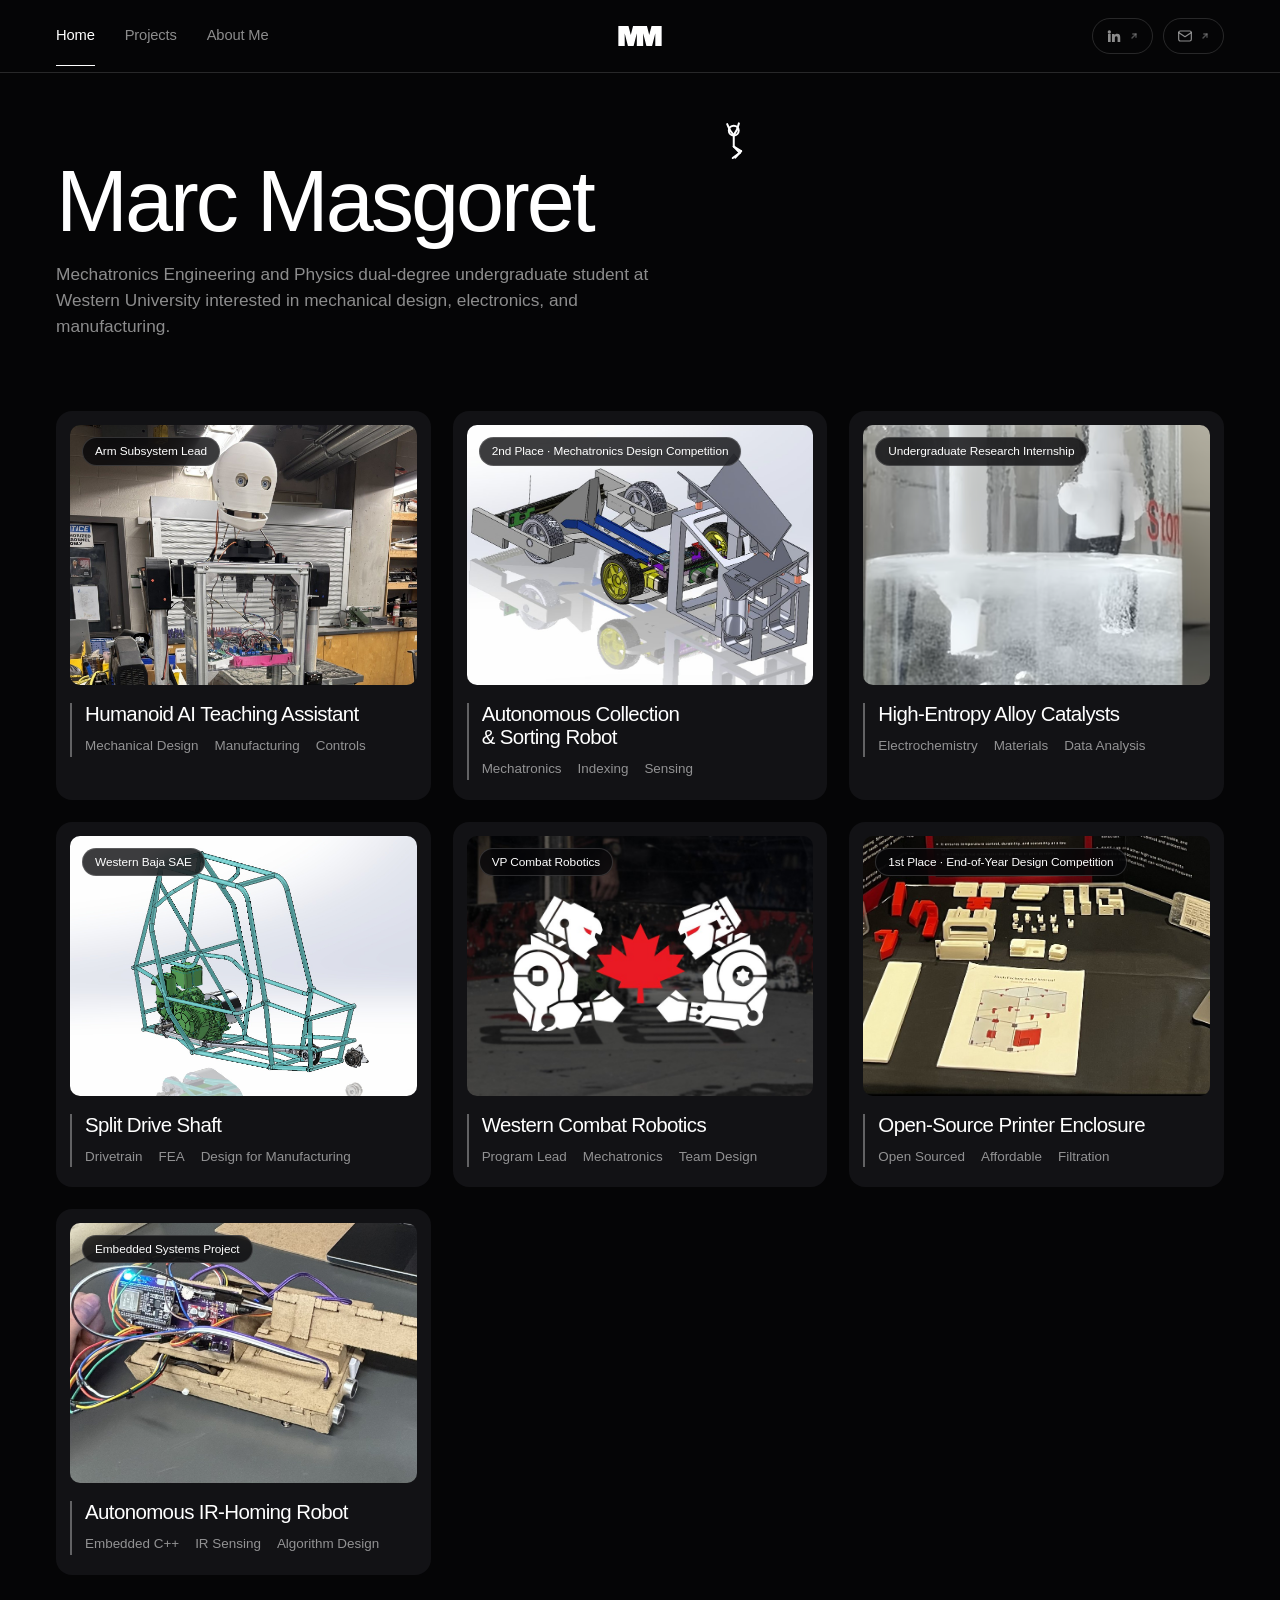
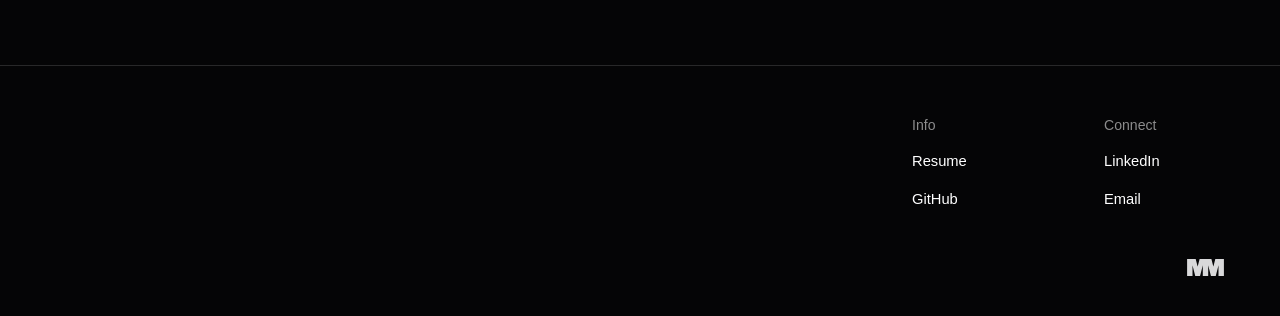
==== index.html @ 95807f02 "Nav underline draws on every page; galleries glide on the wheel - The rule under the current page in" ====
<!DOCTYPE html>
<html lang="en">
<head>
  <meta charset="UTF-8" />
  <meta name="viewport" content="width=device-width, initial-scale=1.0" />
  <title>Marc Masgoret — Portfolio</title>
  <meta name="description" content="Mechatronics engineering student at Western University. Robotics, manufacturing, and research projects." />
  <link rel="preconnect" href="https://api.fontshare.com" />
  <link rel="preconnect" href="https://cdn.fontshare.com" crossorigin />
  <link href="https://api.fontshare.com/v2/css?f[]=switzer@400,500,600,700,800&display=swap" rel="stylesheet" />
  <link rel="stylesheet" href="assets/css/style.css?v=39" />
</head>
<body>

  <header class="site-header">
    <div class="wrap-wide header-inner">
      <nav class="nav-main">
        <a href="index.html">Home</a>
        <a href="projects/index.html">Projects</a>
        <a href="about/index.html">About Me</a>
      </nav>

      <a class="site-monogram" href="index.html" aria-label="Marc Masgoret — home"><svg class="monogram-mark" viewBox="0 0 368 170" aria-hidden="true" focusable="false"><path d="M0,0 L54,0 L54,170 L0,170 Z M157,0 L211,0 L211,170 L157,170 Z M314,0 L368,0 L368,170 L314,170 Z M38,0 L86,0 L129.5,170 L81.5,170 Z M125,0 L173,0 L129.5,170 L81.5,170 Z M195,0 L243,0 L286.5,170 L238.5,170 Z M282,0 L330,0 L286.5,170 L238.5,170 Z" /></svg></a>

      <div class="header-social">
        <a class="icon-btn" href="https://www.linkedin.com/in/marc-masgoret-a94589330" target="_blank" rel="noopener" aria-label="LinkedIn" title="LinkedIn">
          <svg viewBox="0 0 24 24" fill="currentColor" aria-hidden="true"><path d="M4.98 3.5a2.5 2.5 0 1 1 0 5 2.5 2.5 0 0 1 0-5zM3 9h4v12H3zM9 9h3.8v1.71h.05c.53-.95 1.83-1.96 3.76-1.96 4.02 0 4.76 2.5 4.76 5.75V21h-4v-5.6c0-1.34-.03-3.06-1.9-3.06-1.9 0-2.19 1.45-2.19 2.96V21H9z"/></svg>
          <svg class="icon-arrow" viewBox="0 0 12 12" fill="none" stroke="currentColor" stroke-width="1.6" stroke-linecap="round" stroke-linejoin="round" aria-hidden="true"><path d="M3.6 8.4 8.4 3.6"/><path d="M4.5 3.6h3.9v3.9"/></svg>
        </a>
        <a class="icon-btn" href="mailto:mmasgore@uwo.ca" aria-label="Email Marc" title="Email me">
          <svg viewBox="0 0 24 24" fill="none" stroke="currentColor" stroke-width="1.8" stroke-linecap="round" stroke-linejoin="round" aria-hidden="true"><rect x="2.5" y="4.5" width="19" height="15" rx="2.5"/><path d="m3 7 9 6 9-6"/></svg>
          <svg class="icon-arrow" viewBox="0 0 12 12" fill="none" stroke="currentColor" stroke-width="1.6" stroke-linecap="round" stroke-linejoin="round" aria-hidden="true"><path d="M3.6 8.4 8.4 3.6"/><path d="M4.5 3.6h3.9v3.9"/></svg>
        </a>
      </div>
    </div>
  </header>

  <main>
    <section class="home-hero">
      <div class="wrap-wide">
        <h1 class="home-title">Marc Masgoret</h1>
        <p class="home-sub">
          Mechatronics Engineering and Physics dual-degree undergraduate student at Western
          University interested in mechanical design, electronics, and
          manufacturing.
        </p>
      </div>
    </section>

    <section class="work-section" id="projects">
      <div class="wrap-wide">
        <div class="work-grid">

          <a class="work-card" href="projects/index.html#humanoid-ta-robot">
            <div class="work-card-media">
              <img src="assets/img/projects/baker-bot/hero-card.jpg" alt="" loading="lazy" />
              <span class="work-badge">Arm Subsystem Lead</span>
            </div>
            <svg class="work-card-outline" aria-hidden="true" focusable="false" preserveAspectRatio="none"><path d="" /></svg>
            <div class="work-card-body">
              <h3>Humanoid AI Teaching Assistant</h3>
              <ul class="work-tags"><li>Mechanical Design</li><li>Manufacturing</li><li>Controls</li></ul>
            </div>
          </a>

          <a class="work-card" href="projects/index.html#mechatronics-sorting-system">
            <div class="work-card-media">
              <img src="assets/img/projects/mechatronics-sorting-system.jpg" alt="" loading="lazy" />
              <span class="work-badge">2nd Place &middot; Mechatronics Design Competition</span>
            </div>
            <svg class="work-card-outline" aria-hidden="true" focusable="false" preserveAspectRatio="none"><path d="" /></svg>
            <div class="work-card-body">
              <h3>Autonomous Collection &amp; Sorting Robot</h3>
              <ul class="work-tags"><li>Mechatronics</li><li>Indexing</li><li>Sensing</li></ul>
            </div>
          </a>

          <a class="work-card" href="projects/index.html#seawater-splitting-catalysts">
            <div class="work-card-media">
              <video autoplay loop muted playsinline poster="assets/img/projects/seawater-hea/hydrogen-production-poster.jpg?v=2">
                <source src="assets/img/projects/seawater-hea/hydrogen-production.webm?v=2" type="video/webm" />
                <source src="assets/img/projects/seawater-hea/hydrogen-production.mp4?v=2" type="video/mp4" />
              </video>
              <span class="work-badge">Undergraduate Research Internship</span>
            </div>
            <svg class="work-card-outline" aria-hidden="true" focusable="false" preserveAspectRatio="none"><path d="" /></svg>
            <div class="work-card-body">
              <h3>High-Entropy Alloy Catalysts</h3>
              <ul class="work-tags"><li>Electrochemistry</li><li>Materials</li><li>Data Analysis</li></ul>
            </div>
          </a>

          <a class="work-card" href="projects/index.html#baja-split-drive-shaft">
            <div class="work-card-media">
              <img src="assets/img/projects/baja/full-cad-wide.jpg" alt="" loading="lazy" />
              <span class="work-badge">Western Baja SAE</span>
            </div>
            <svg class="work-card-outline" aria-hidden="true" focusable="false" preserveAspectRatio="none"><path d="" /></svg>
            <div class="work-card-body">
              <h3>Split Drive Shaft</h3>
              <ul class="work-tags"><li>Drivetrain</li><li>FEA</li><li>Design for Manufacturing</li></ul>
            </div>
          </a>

          <a class="work-card" href="projects/index.html#combat-robotics">
            <div class="work-card-media">
              <img src="assets/img/projects/combat-robotics/botbrawl-card.jpg" alt="" loading="lazy" />
              <span class="work-badge">VP Combat Robotics</span>
            </div>
            <svg class="work-card-outline" aria-hidden="true" focusable="false" preserveAspectRatio="none"><path d="" /></svg>
            <div class="work-card-body">
              <h3>Western Combat Robotics</h3>
              <ul class="work-tags"><li>Program Lead</li><li>Mechatronics</li><li>Team Design</li></ul>
            </div>
          </a>

          <a class="work-card" href="projects/index.html#3d-printer-enclosure">
            <div class="work-card-media">
              <img src="assets/img/projects/3d-printer-enclosure.jpg" alt="" loading="lazy" />
              <span class="work-badge">1st Place &middot; End-of-Year Design Competition</span>
            </div>
            <svg class="work-card-outline" aria-hidden="true" focusable="false" preserveAspectRatio="none"><path d="" /></svg>
            <div class="work-card-body">
              <h3>Open-Source Printer Enclosure</h3>
              <ul class="work-tags"><li>Open Sourced</li><li>Affordable</li><li>Filtration</li></ul>
            </div>
          </a>

          <a class="work-card" href="projects/index.html#ir-homing-robot">
            <div class="work-card-media">
              <img src="assets/img/projects/ir-robot/card.jpg" alt="" loading="lazy" />
              <span class="work-badge">Embedded Systems Project</span>
            </div>
            <svg class="work-card-outline" aria-hidden="true" focusable="false" preserveAspectRatio="none"><path d="" /></svg>
            <div class="work-card-body">
              <h3>Autonomous IR-Homing Robot</h3>
              <ul class="work-tags"><li>Embedded C++</li><li>IR Sensing</li><li>Algorithm Design</li></ul>
            </div>
          </a>

        </div>
      </div>
    </section>
  </main>

  <footer class="site-footer">
    <div class="wrap-wide footer-inner">
      <div class="footer-cols">
        <div class="footer-col">
          <p class="footer-head">Info</p>
          <a href="assets/files/Marc_Masgoret_Resume.pdf" target="_blank" rel="noopener">Resume</a>
          <a href="https://github.com/marcsmasgoret" target="_blank" rel="noopener">GitHub</a>
        </div>
        <div class="footer-col">
          <p class="footer-head">Connect</p>
          <a href="https://www.linkedin.com/in/marc-masgoret-a94589330" target="_blank" rel="noopener">LinkedIn</a>
          <a href="mailto:mmasgore@uwo.ca">Email</a>
        </div>
      </div>
      <a class="footer-mark" href="index.html" aria-label="Marc Masgoret — home"><svg class="monogram-mark" viewBox="0 0 368 170" aria-hidden="true" focusable="false"><path d="M0,0 L54,0 L54,170 L0,170 Z M157,0 L211,0 L211,170 L157,170 Z M314,0 L368,0 L368,170 L314,170 Z M38,0 L86,0 L129.5,170 L81.5,170 Z M125,0 L173,0 L129.5,170 L81.5,170 Z M195,0 L243,0 L286.5,170 L238.5,170 Z M282,0 L330,0 L286.5,170 L238.5,170 Z" /></svg></a>
    </div>
  </footer>

  <!-- Home only: the stick figure that chases the pointer. -->
  <canvas id="cursor-buddy" aria-hidden="true"></canvas>

  <script src="assets/js/main.js?v=21"></script>
  <script src="assets/js/buddy.js?v=16"></script>
</body>
</html>
---- assets/css/style.css ----
/* ==========================================================================
   Design tokens — dark neo-grotesque system
   ========================================================================== */
:root {
  --bg: #050506;
  --surface: #0c0c0e;
  --surface-2: #121215;
  --border: rgba(255, 255, 255, 0.14);
  --border-strong: rgba(255, 255, 255, 0.34);
  --text: #ffffff;
  --text-muted: rgba(255, 255, 255, 0.54);
  --accent: #ffffff;
  --accent-soft: rgba(255, 255, 255, 0.08);
  --accent-text: #050506;
  --code-bg: #121215;

  /* One family throughout. Switzer is the closest freely licensed stand-in
     for the PP Neue Montreal used in the reference design. */
  --font-stack: "Switzer", "Helvetica Neue", Helvetica, Arial, sans-serif;
  --font-display: var(--font-stack);
  --font-sans: var(--font-stack);
  --font-mono: var(--font-stack);
  --font-signature: var(--font-stack);

  --max-width: 940px;
  --max-width-wide: 1560px;
  --header-h: 72px;
  --radius: 14px;
  --radius-sm: 8px;

  /* Faster through the middle, eased at both ends — used by the card outline. */
  --ease-draw: cubic-bezier(0.65, 0, 0.35, 1);
}

/* ==========================================================================
   Reset & base
   ========================================================================== */
* { box-sizing: border-box; }

html { scroll-behavior: smooth; }

body {
  margin: 0;
  background-color: var(--bg);
  color: var(--text);
  font-family: var(--font-sans);
  font-size: 16px;
  line-height: 1.6;
  -webkit-font-smoothing: antialiased;
}

img { max-width: 100%; display: block; }

/* ==========================================================================
   Auto-hiding "overlay" scrollbar — fades in while scrolling, fades out at rest
   ========================================================================== */
html {
  scrollbar-width: thin;
  scrollbar-color: transparent transparent;
}

html.is-scrolling {
  scrollbar-color: rgba(255, 255, 255, 0.38) transparent;
}

::-webkit-scrollbar {
  width: 10px;
  height: 10px;
}

::-webkit-scrollbar-track {
  background: transparent;
}

::-webkit-scrollbar-thumb {
  background-color: transparent;
  border-radius: 999px;
  transition: background-color 0.4s ease;
}

html.is-scrolling::-webkit-scrollbar-thumb,
.is-scrolling::-webkit-scrollbar-thumb {
  background-color: rgba(255, 255, 255, 0.38);
}

a { color: inherit; }

h1, h2, h3 {
  font-family: var(--font-display);
  font-weight: 500;
  text-transform: none;
  letter-spacing: -0.025em;
  line-height: 1.05;
  text-wrap: balance;
}

.wrap {
  max-width: var(--max-width);
  margin: 0 auto;
  padding: 0 24px;
}

.eyebrow {
  font-family: var(--font-mono);
  font-size: 0.78rem;
  letter-spacing: 0.08em;
  text-transform: uppercase;
  color: var(--accent);
  display: flex;
  align-items: center;
  gap: 8px;
}

.eyebrow::before {
  content: "";
  width: 14px;
  height: 1px;
  background: var(--accent);
  display: inline-block;
}

/* ==========================================================================
   Header / nav
   ========================================================================== */
.site-header {
  border-bottom: 1px solid var(--border);
  position: sticky;
  top: 0;
  background: var(--bg);
  z-index: 10;
}

.site-header .wrap {
  display: flex;
  align-items: center;
  justify-content: space-between;
  height: 76px;
}

.site-title {
  font-family: var(--font-signature);
  font-weight: 700;
  text-transform: none;
  letter-spacing: 0.01em;
  text-decoration: none;
  font-size: 2rem;
  color: var(--text);
}

.site-nav {
  display: flex;
  gap: 24px;
}

.site-nav a {
  text-decoration: none;
  font-family: var(--font-mono);
  font-size: 0.82rem;
  letter-spacing: 0.02em;
  color: var(--text-muted);
  transition: color 0.15s ease;
}

.site-nav a:hover,
.site-nav a.active {
  color: var(--accent);
}

.nav-item {
  position: relative;
  display: flex;
  align-items: center;
}

.nav-item > a::after {
  content: "\25BE";
  display: inline-block;
  margin-left: 4px;
  font-size: 0.7em;
  transform: translateY(-1px);
}

.dropdown {
  position: absolute;
  top: 100%;
  left: -14px;
  min-width: 240px;
  padding: 16px 8px 8px;
  display: flex;
  flex-direction: column;
  gap: 1px;
  background: var(--surface);
  border: 1px solid var(--border);
  border-radius: var(--radius-sm);
  box-shadow: 0 12px 28px rgba(0, 0, 0, 0.45);
  opacity: 0;
  transform: translateY(-18px);
  pointer-events: none;
  transition: opacity 0.5s ease, transform 0.6s cubic-bezier(0.16, 1, 0.3, 1);
}

.nav-item:hover .dropdown,
.nav-item:focus-within .dropdown {
  opacity: 1;
  transform: translateY(0);
  pointer-events: auto;
}

.dropdown a {
  padding: 8px 10px !important;
  border-radius: var(--radius-sm);
  white-space: nowrap;
}

.dropdown a:hover {
  background: var(--accent-soft);
  color: var(--accent);
}

.nav-toggle {
  display: none;
  background: none;
  border: 1px solid var(--border);
  border-radius: var(--radius-sm);
  color: var(--text);
  width: 40px;
  height: 40px;
  font-size: 1.1rem;
  cursor: pointer;
}

@media (max-width: 640px) {
  .nav-toggle { display: block; }

  .site-nav {
    display: none;
    position: absolute;
    top: 64px;
    left: 0;
    right: 0;
    background: var(--bg);
    border-bottom: 1px solid var(--border);
    flex-direction: column;
    gap: 0;
    padding: 8px 0;
  }

  .site-nav.open { display: flex; }

  .site-nav a {
    padding: 12px 24px;
  }

  .nav-item {
    flex-direction: column;
    align-items: stretch;
  }

  .dropdown {
    position: static;
    display: flex;
    opacity: 1;
    transform: none;
    pointer-events: auto;
    margin: 0 0 4px;
    padding: 0 0 0 16px;
    border: none;
    box-shadow: none;
    background: transparent;
  }

  .dropdown a {
    color: var(--text-muted);
    font-size: 0.78rem;
  }
}

/* ==========================================================================
   Hero
   ========================================================================== */
.hero {
  position: relative;
  padding: 72px 0 56px;
  border-bottom: 1px solid var(--border);
}

.hero .wrap { position: relative; }

.hero h1 {
  font-size: clamp(2.75rem, 7vw, 4.25rem);
  margin: 10px 0 14px;
}

/* The projects page sets its hero in .wrap-wide so the title and lede
   start on the same left edge as the sticky section nav below them. */
.projects-hero .lede { max-width: 64ch; }

.hero p.lede {
  max-width: 58ch;
  color: var(--text-muted);
  font-size: 1.05rem;
  margin: 0 0 28px;
}

.hero-links {
  display: flex;
  flex-wrap: wrap;
  gap: 12px;
}

/* ==========================================================================
   Buttons
   ========================================================================== */
.btn {
  display: inline-flex;
  align-items: center;
  gap: 8px;
  padding: 11px 22px;
  border-radius: 999px;
  text-decoration: none;
  font-family: var(--font-sans);
  font-size: 0.9rem;
  font-weight: 600;
  border: 1px solid var(--border);
  color: var(--text);
  background: var(--surface);
  transition: transform 0.35s cubic-bezier(0.2, 0.9, 0.3, 1.3), border-color 0.15s ease, background 0.15s ease, color 0.15s ease;
  will-change: transform;
}

.btn-accent {
  background: var(--accent);
  border-color: var(--accent);
  color: var(--accent-text);
}

.btn-icon { flex: none; display: block; }

.btn:hover { border-color: var(--accent); color: var(--accent); background: var(--accent-soft); }
.btn-accent:hover { color: var(--accent-text); background: var(--accent); opacity: 0.9; }

/* The buttons used to follow the cursor from JS; the lift and the press are
   pure CSS now so they still animate without tracking the pointer. */
.btn:hover { transform: scale(1.04); }
.btn:active { transform: scale(0.97); transition-duration: 0.08s; }

@media (prefers-reduced-motion: reduce) {
  .btn, .card { transition: none !important; }
}

/* ==========================================================================
   Section headings
   ========================================================================== */
.section {
  padding: 56px 0;
}

.section + .section {
  border-top: 1px solid var(--border);
}

.section-head {
  margin-bottom: 32px;
  display: flex;
  align-items: baseline;
  justify-content: space-between;
  gap: 16px;
  flex-wrap: wrap;
}

.section-head h2 {
  font-size: 2rem;
  margin: 4px 0 0;
}

.plain-heading {
  font-size: 2rem;
  margin: 0 0 28px;
}

.sheet-no {
  font-family: var(--font-mono);
  font-size: 0.78rem;
  color: var(--text-muted);
  white-space: nowrap;
}

/* ==========================================================================
   Project thumbnails (used inside project-row and project-gallery)
   ========================================================================== */
.card-thumb {
  position: relative;
  aspect-ratio: 16 / 10;
  background: var(--code-bg);
  display: flex;
  align-items: center;
  justify-content: center;
  color: var(--text-muted);
  font-family: var(--font-mono);
  font-size: 0.75rem;
  overflow: hidden;
}

.card-thumb img,
.card-thumb video {
  position: absolute;
  inset: 0;
  width: 100%;
  height: 100%;
  object-fit: cover;
}

.card-thumb video {
  object-position: center bottom;
}

.thumb-placeholder {
  position: relative;
  z-index: 0;
}

.card-index {
  position: absolute;
  top: 10px;
  left: 10px;
  z-index: 2;
  font-family: var(--font-mono);
  font-size: 0.72rem;
  color: var(--accent);
  background: var(--surface);
  border: 1px solid var(--border);
  padding: 2px 8px;
  border-radius: 999px;
}

.tag-row {
  display: flex;
  flex-wrap: wrap;
  gap: 6px;
  margin-top: 4px;
}

.tag {
  font-family: var(--font-mono);
  font-size: 0.7rem;
  padding: 3px 9px;
  border-radius: 999px;
  background: var(--code-bg);
  color: var(--text-muted);
}

.badge-wip {
  font-family: var(--font-mono);
  font-size: 0.7rem;
  color: var(--accent);
  background: transparent;
  border: 1px solid var(--accent);
}

/* ==========================================================================
   Project cards — two-per-row grid on the home page
   ========================================================================== */
/* The list bleeds 16px past the text column on each side so the thumbnails'
   edges line up with the section heading, as the old stacked rows did. */
.project-list {
  display: grid;
  grid-template-columns: repeat(2, minmax(0, 1fr));
  gap: 24px;
  margin: -16px -16px 0;
}

.project-row {
  position: relative;
  display: flex;
  flex-direction: column;
  gap: 16px;
  padding: 14px;
  border-radius: var(--radius);
  background-color: var(--surface);
  box-shadow: 0 2px 10px rgba(0, 0, 0, 0.45);
  text-decoration: none;
  color: inherit;
  transition: box-shadow 0.2s ease;
}

.project-row .card-thumb {
  border-radius: var(--radius);
  aspect-ratio: 4 / 3;
}

/* The Baker Bot photo is near-square; anchor the crop at the top so the
   robot's head stays in frame. */
.project-row .card-thumb img[src*="baker-bot"] {
  object-position: center top;
}

.project-row:hover {
  box-shadow: 0 8px 22px rgba(0, 0, 0, 0.6);
}

.project-row-body {
  position: relative;
  z-index: 1;
  display: flex;
  flex-direction: column;
  gap: 8px;
  padding: 0 4px 4px;
}

.project-row-body h3 {
  font-family: var(--font-sans);
  text-transform: none;
  letter-spacing: normal;
  font-weight: 600;
  font-size: 1.15rem;
  line-height: 1.25;
  margin: 0;
}

.project-row-body p {
  color: var(--text-muted);
  font-size: 0.9rem;
  line-height: 1.55;
  margin: 0;
}

@media (max-width: 720px) {
  .project-list {
    grid-template-columns: 1fr;
    margin: -16px 0 0;
  }
}

/* ==========================================================================
   About / skills
   ========================================================================== */
.skills-grid {
  display: grid;
  grid-template-columns: repeat(auto-fit, minmax(200px, 1fr));
  gap: 24px;
}

.skills-grid h3 {
  font-family: var(--font-mono);
  text-transform: uppercase;
  letter-spacing: 0.06em;
  font-size: 0.78rem;
  font-weight: 500;
  color: var(--text-muted);
  margin: 0 0 10px;
}

.skills-grid ul {
  list-style: none;
  margin: 0;
  padding: 0;
  font-size: 0.92rem;
  border-left: 1px solid var(--border);
}

.skills-grid li {
  padding: 4px 0 4px 12px;
}

/* ==========================================================================
   Project sidebar — table of contents for projects/index.html
   main.js builds the list from the h2/h3 structure and runs the scrollspy;
   this just lays out and states whatever it produces. Collapses away below
   the breakpoint, where the page reads exactly as it does without JS.
   ========================================================================== */
.project-shell { display: block; }

.project-sidenav { display: none; }

@media (min-width: 1360px) {
  .project-shell {
    display: grid;
    grid-template-columns: 240px minmax(0, 1fr);
    align-items: start;
    column-gap: 40px;
  }

  .project-sidenav {
    display: block;
    position: sticky;
    top: calc(var(--header-h) + 40px);
    max-height: calc(100vh - var(--header-h) - 72px);
    overflow-y: auto;
    padding: 4px 12px 4px 0;
    scrollbar-width: thin;
    scrollbar-color: var(--border-strong) transparent;
  }

  .project-sidenav::-webkit-scrollbar { width: 6px; }
  .project-sidenav::-webkit-scrollbar-thumb {
    background-color: var(--border-strong);
    border-radius: 999px;
  }
}

.sidenav-list {
  margin: 0;
  padding: 0;
  list-style: none;
}

.sidenav-item + .sidenav-item { margin-top: 18px; }

.sidenav-title {
  display: block;
  text-decoration: none;
  color: var(--text-muted);
  font-size: 0.86rem;
  line-height: 1.35;
  letter-spacing: -0.005em;
  transition: color 0.2s ease;
}

.sidenav-title:hover { color: var(--text); }

/* The current project's title lights up, independent of whether a
   sub-heading within it is also current (e.g. right as it scrolls in). */
.sidenav-item.is-active > .sidenav-title {
  color: var(--text);
  font-weight: 600;
}

/* Sub-list height is animated via the grid-rows trick so it works for any
   amount of content without a hardcoded max-height, and collapses to
   nothing (no padding/margin bleed) when not the active project. */
.sidenav-sub {
  display: grid;
  grid-template-rows: 0fr;
  transition: grid-template-rows 0.35s var(--ease-draw);
}

.sidenav-item.is-active .sidenav-sub {
  grid-template-rows: 1fr;
}

.sidenav-sub > ol {
  margin: 0;
  padding: 0;
  list-style: none;
  overflow: hidden;
}

.sidenav-item.is-active .sidenav-sub > ol {
  padding-top: 10px;
}

.sidenav-sub a {
  display: block;
  padding: 5px 0 5px 14px;
  border-left: 1px solid var(--border);
  text-decoration: none;
  color: var(--text-muted);
  font-size: 0.8rem;
  line-height: 1.3;
  transition: color 0.2s ease, border-color 0.2s ease;
}

.sidenav-sub a:hover { color: var(--text); }

.sidenav-sub a.is-current {
  color: var(--text);
  border-left-color: var(--text);
}

/* ==========================================================================
   Project detail sections — stacked on projects/index.html
   ========================================================================== */
.project-hero {
  padding: 48px 0 0;
  /* Exactly the sticky header's height plus its 1px border, so a jump puts
     the section flush under the header and hides the divider above it. */
  scroll-margin-top: calc(var(--header-h) + 1px);
}

/* Sub-headings are jump targets from the sidenav too, so they need the same
   clearance under the sticky header, just a little looser since they are
   mid-read rather than a section start. */
.project-body h3 {
  scroll-margin-top: calc(var(--header-h) + 24px);
}

/* Drawn inside .wrap rather than on the section, so it spans only the text
   column and does not read as one of the full-bleed project separators. */
.project-hero > .wrap::after {
  content: "";
  display: block;
  height: 1px;
  margin-top: 32px;
  background-color: var(--border);
}

.project-hero h2 {
  font-size: clamp(2rem, 5vw, 2.9rem);
  margin: 8px 0 20px;
}

.project-meta {
  display: grid;
  grid-template-columns: repeat(auto-fit, minmax(160px, 1fr));
  gap: 0;
  border: 1px solid var(--border);
  border-radius: var(--radius);
  overflow: hidden;
}

.project-meta > div {
  padding: 10px 16px;
  font-family: var(--font-mono);
  font-size: 0.82rem;
  color: var(--text-muted);
  border-right: 1px solid var(--border);
}

.project-meta > div:last-child { border-right: none; }

.project-meta strong {
  display: block;
  color: var(--text);
  font-family: var(--font-mono);
  text-transform: uppercase;
  letter-spacing: 0.06em;
  font-size: 0.68rem;
  margin-bottom: 4px;
}

.project-body {
  padding: 40px 0;
}

.project-body h3 {
  font-size: 1.4rem;
  margin: 40px 0 12px;
}

.project-body h3:first-child { margin-top: 0; }

.project-body p { margin: 0 0 16px; }

.project-body ul { margin: 0 0 16px; padding-left: 20px; }

.project-gallery {
  display: grid;
  grid-template-columns: repeat(auto-fit, minmax(220px, 1fr));
  gap: 12px;
  margin: 16px 0 8px;
}

.project-gallery .card-thumb { border-radius: var(--radius); }

.model-viewer-embed {
  display: block;
  width: 50%;
  height: 900px !important;
  background-color: var(--code-bg);
  border: 1px solid var(--border);
  border-radius: var(--radius);
  margin: 4px auto;
}

.model-viewer-embed-large {
  width: min(calc(78% + 192px), 100%);
  height: 480px !important;
}

@media (max-width: 720px) {
  .model-viewer-embed,
  .model-viewer-embed-large {
    height: 70vh !important;
  }
}

@media (max-width: 640px) {
  .model-viewer-embed,
  .model-viewer-embed-large {
    width: 85%;
  }
}

.model-viewer-embed [slot="poster"] {
  display: flex;
  align-items: center;
  justify-content: center;
  width: 100%;
  height: 100%;
  font-family: var(--font-mono);
  font-size: 0.85rem;
  color: var(--text-muted);
}

.model-caption {
  font-family: var(--font-mono);
  font-size: 0.8rem;
  color: var(--text-muted);
  margin-top: 8px !important;
}

/* Model viewer sized to sit beside a still image in a media row, matching
   that image's aspect so the two line up. */
.model-viewer-inline {
  display: block;
  width: 100%;
  aspect-ratio: 1400 / 919;
  height: auto !important;
  background-color: var(--code-bg);
  border: 1px solid var(--border);
  border-radius: var(--radius);
}

@media (max-width: 720px) {
  .model-viewer-inline {
    aspect-ratio: 4 / 3;
  }
}

/* Portrait variant, for the tall U-joint model sitting beside body text. */
.model-viewer-inline.model-viewer-portrait {
  aspect-ratio: 633 / 955;
}

/* ==========================================================================
   Case-study extras — figures, media rows, callouts, contrib list, BOM
   ========================================================================== */
.project-body h4 {
  font-family: var(--font-display);
  font-weight: 600;
  text-transform: none;
  letter-spacing: -0.015em;
  font-size: 1.1rem;
  margin: 28px 0 10px;
  color: var(--text);
}

.project-body h4:first-child { margin-top: 0; }

.figure {
  margin: 16px 0 24px;
}

.figure img {
  width: 100%;
  border-radius: var(--radius);
  border: 1px solid var(--border);
}

/* Cover-cropped figures default to a centre crop; bias one left when the
   detail that matters sits near the left edge of the source image. */
.figure img.crop-left {
  object-position: 30% 50%;
}

.figure-caption {
  font-family: var(--font-mono);
  font-size: 0.8rem;
  color: var(--text-muted);
  margin-top: 8px;
  text-align: center;
}

/* A figure the prose wraps around, so the text closes back up underneath it
   instead of leaving a tall empty column beside a short image. */
.flow-figure::after {
  content: "";
  display: block;
  clear: both;
}

.flow-figure > p:last-child {
  margin-bottom: 0;
}

.figure-float {
  float: right;
  width: 34%;
  margin: 6px 0 20px 28px;
}

.figure-float.video-figure-portrait {
  width: 300px;
  max-width: 40%;
  margin-left: 28px;
  margin-right: 0;
}

@media (max-width: 720px) {
  .figure-float,
  .figure-float.video-figure-portrait {
    float: none;
    width: 100%;
    max-width: 100%;
    margin: 16px 0 24px;
  }
}

.video-figure video {
  width: 100%;
  display: block;
  border-radius: var(--radius);
  border: 1px solid var(--border);
  background: var(--code-bg);
}

/* Phone-shot clips are low-resolution at source, so cap the display width
   rather than letting the grid stretch and soften them. */
.video-figure-portrait {
  max-width: 330px;
  margin-left: auto;
  margin-right: auto;
}

.media-row {
  display: grid;
  grid-template-columns: 1fr 1fr;
  gap: 20px;
  margin: 16px 0 24px;
  align-items: start;
}

.media-row .figure {
  margin: 0;
}

@media (max-width: 720px) {
  .media-row {
    grid-template-columns: 1fr;
  }
}

.media-row-narrow {
  width: 85%;
  margin-left: auto;
  margin-right: auto;
}

.media-row-narrow img {
  aspect-ratio: 3 / 4;
  object-fit: cover;
}

@media (max-width: 720px) {
  .media-row-narrow {
    width: 100%;
  }
}

/* Columns are proportional to each image's aspect ratio, so the two figures
   land on exactly the same height whatever the container width. */
.media-row-lead {
  grid-template-columns: 0.83fr 1.5fr;
}

.media-row-lead .figure:first-child img {
  aspect-ratio: 0.831 / 1;
  object-fit: cover;
}

.media-row-lead .figure:last-child img {
  aspect-ratio: 1.5 / 1;
  object-fit: cover;
}

@media (max-width: 720px) {
  .media-row-lead {
    grid-template-columns: 1fr;
  }
}

.media-row-match img {
  aspect-ratio: 4 / 3;
  object-fit: cover;
}

/* Car photo beside the wide frame CAD: columns follow each image's aspect
   ratio so both land on the same height. */
.media-row-baja {
  grid-template-columns: 1.66fr 1.521fr;
}

.media-row-baja .figure:first-child img {
  aspect-ratio: 415 / 250;
  object-fit: cover;
}

.media-row-baja .figure:last-child img {
  aspect-ratio: 1567 / 1030;
  object-fit: cover;
}

@media (max-width: 720px) {
  .media-row-baja {
    grid-template-columns: 1fr;
  }
}

.split-row {
  display: grid;
  grid-template-columns: 1fr 1fr;
  gap: 20px;
  align-items: stretch;
  margin: 16px 0 24px;
}

.split-row-main {
  display: flex;
  flex-direction: column;
}

.split-row-main .figure {
  margin: 16px 0 0;
  flex: 1 1 auto;
  display: flex;
  flex-direction: column;
}

.split-row-main .figure img {
  flex: 1 1 auto;
  object-fit: cover;
  min-height: 0;
}

.split-row-side {
  margin: 0;
  display: flex;
  flex-direction: column;
}

.split-row-side img {
  flex: 1 1 auto;
  object-fit: cover;
  min-height: 0;
}

@media (max-width: 720px) {
  .split-row {
    grid-template-columns: 1fr;
  }

  .split-row-main .figure img,
  .split-row-side img {
    aspect-ratio: 4 / 3;
    flex: none;
  }
}

.text-figure-row {
  display: grid;
  grid-template-columns: 2.3fr 1.4fr;
  gap: 24px;
  align-items: stretch;
  margin: 16px 0 24px;
}

.text-figure-row-text p:last-child,
.text-figure-row-text ul:last-child {
  margin-bottom: 0;
}

.text-figure-row-2fr {
  grid-template-columns: 2fr 1fr;
}

/* For a very tall figure (the drive shaft bottom view) beside text. */
.text-figure-row-narrow {
  grid-template-columns: 2.6fr 1fr;
}

/* Keep the figure at its natural height rather than stretching it to the
   text, so tall diagrams are never cropped. */
.text-figure-row.text-figure-row-narrow {
  align-items: start;
}

.text-figure-row.text-figure-row-narrow .figure img {
  flex: none;
  height: auto;
  object-fit: contain;
  background: #fff;
}

/* Wider figure column for the IR robot course diagram. */
.text-figure-row.text-figure-row-path {
  grid-template-columns: 1.7fr 1fr;
}

@media (max-width: 720px) {
  .text-figure-row.text-figure-row-narrow .figure img {
    aspect-ratio: auto;
    width: 60%;
    margin: 0 auto;
  }
}

.text-figure-row-3col {
  grid-template-columns: 2.1fr 1fr 0.95fr;
}

.text-figure-row-3col .figure:nth-child(2) img {
  aspect-ratio: 1.12 / 1;
}

.text-figure-row-3col .figure:nth-child(3) img {
  aspect-ratio: 0.95 / 1;
}

.text-figure-row .figure,
.figure-stack .figure {
  margin: 0;
  display: flex;
  flex-direction: column;
}

.text-figure-row .figure img,
.figure-stack .figure img {
  flex: 1 1 auto;
  object-fit: cover;
  min-height: 0;
}

/* A model viewer keeps its own aspect ratio rather than stretching to the
   text column, and sits at the top of it. */
.text-figure-row .figure model-viewer {
  flex: none;
}

.text-figure-row .figure:has(model-viewer) {
  justify-content: flex-start;
}

@media (max-width: 720px) {
  .text-figure-row {
    grid-template-columns: 1fr;
  }

  .text-figure-row .figure img,
  .figure-stack .figure img {
    aspect-ratio: 4 / 3;
    flex: none;
  }
}

.callout {
  background: var(--code-bg);
  border: 1px solid var(--border);
  border-radius: var(--radius);
  padding: 24px 28px;
  margin: 16px 0 24px;
}

.callout .eyebrow { margin-bottom: 14px; }

.callout p:last-child,
.callout ul:last-child { margin-bottom: 0; }

.contrib-list {
  margin: 0 0 16px;
  padding-left: 20px;
}

@media (min-width: 640px) {
  .contrib-list {
    column-count: 2;
    column-gap: 32px;
  }
}

.contrib-list li {
  break-inside: avoid;
  margin-bottom: 10px;
  padding-right: 8px;
}

.bom-table-wrap {
  overflow-x: auto;
  max-width: 480px;
  margin: 16px 0 8px;
}

.bom-table {
  width: 100%;
  border-collapse: collapse;
  font-size: 0.76rem;
  min-width: 380px;
}

.bom-table th,
.bom-table td {
  padding: 5px 8px;
  border-bottom: 1px solid var(--border);
  text-align: left;
}

.bom-table th {
  font-family: var(--font-mono);
  font-size: 0.62rem;
  text-transform: uppercase;
  letter-spacing: 0.06em;
  color: var(--text-muted);
  font-weight: 500;
}

.bom-table td.num,
.bom-table th.num {
  text-align: right;
  font-variant-numeric: tabular-nums;
}

.bom-table tr.total td {
  font-weight: 700;
  border-top: 2px solid var(--text);
  border-bottom: none;
}

.project-hero .lede {
  max-width: 62ch;
  color: var(--text-muted);
  font-size: 1.05rem;
  margin: 18px 0 0;
}

/* ==========================================================================
   Annotated hydrogen/oxygen electrolysis video
   ========================================================================== */
.hp-video {
  width: 100%;
  max-width: 100%;
  margin: 0;
}

.hp-video-media {
  display: block;
  width: 100%;
  border-radius: var(--radius);
  border: 1px solid var(--border);
}

.hp-video-row {
  position: relative;
  height: 58px;
}

.hp-sign {
  position: absolute;
  bottom: 8px;
  transform: translateX(-50%);
  z-index: 1;
  width: 34px;
  height: 34px;
  display: flex;
  align-items: center;
  justify-content: center;
  border-radius: 50%;
  border: 2px solid var(--accent);
  background: var(--surface);
  box-shadow: 0 2px 6px rgba(0, 0, 0, 0.45);
  font-family: var(--font-sans);
  font-size: 1.2rem;
  font-weight: 700;
  color: var(--text);
  line-height: 1;
  padding: 0;
}

.hp-sign-neg { left: 28%; }
.hp-sign-pos { left: 77%; }

.hp-label {
  position: absolute;
  top: 6px;
  transform: translateX(-50%);
  display: flex;
  flex-direction: column;
  align-items: center;
  gap: 6px;
  font-family: var(--font-mono);
  font-size: 1rem;
  line-height: 1.1;
  color: var(--text-muted);
  white-space: nowrap;
}

.hp-label-arrow {
  font-size: 1.3rem;
  line-height: 1;
  color: var(--accent);
}

.hp-label-hydrogen { left: 28%; }
.hp-label-oxygen { left: 77%; }

/* ==========================================================================
   Presentation viewer — clickable trigger + full-screen slide overlay
   ========================================================================== */
.figure-clickable {
  position: relative;
  display: block;
  width: 100%;
  max-width: 640px;
  margin: 0 auto;
  padding: 0;
  background: none;
  border: none;
  font: inherit;
  text-align: left;
  cursor: pointer;
}

.figure-clickable img {
  transition: opacity 0.15s ease;
}

.figure-clickable:hover img,
.figure-clickable:focus-visible img {
  opacity: 0.88;
}

.figure-caption-center {
  text-align: center;
}

.figure-clickable::after {
  content: "View Presentation \2192";
  position: absolute;
  bottom: 16px;
  left: 16px;
  background: rgba(20, 18, 15, 0.85);
  color: #fff;
  font-family: var(--font-mono);
  font-size: 0.8rem;
  padding: 8px 14px;
  border-radius: var(--radius-sm);
  opacity: 0;
  transform: translateY(4px);
  transition: opacity 0.15s ease, transform 0.15s ease;
  pointer-events: none;
}

.figure-clickable:hover::after,
.figure-clickable:focus-visible::after {
  opacity: 1;
  transform: translateY(0);
}

/* Inline document reader: scroll a multi-page PDF in place rather than
   opening it in an overlay. Pages are pre-rendered images in a scroll box. */
.doc-reader {
  max-width: 520px;
  margin: 16px auto 8px;
}

.doc-reader .figure-caption {
  text-align: center;
}

.doc-frame {
  position: relative;
}

/* Hover cue for a control that is also a scroll region: lighten just the
   perimeter, so the page under the cursor stays readable while scrolling. */
.doc-frame::after {
  content: "";
  position: absolute;
  inset: 0;
  border-radius: var(--radius);
  pointer-events: none;
  box-shadow: inset 0 0 28px 14px rgba(5, 5, 6, 0);
  transition: box-shadow 0.18s ease;
}

.doc-frame:hover::after {
  box-shadow: inset 0 0 28px 14px rgba(5, 5, 6, 0.92);
}

.doc-open-hint {
  position: absolute;
  z-index: 1;                 /* above the edge wash, which paints after it */
  bottom: 16px;
  left: 16px;
  background: rgba(20, 18, 15, 0.85);
  color: #fff;
  font-family: var(--font-mono);
  font-size: 0.8rem;
  padding: 8px 14px;
  border-radius: var(--radius-sm);
  opacity: 0;
  transform: translateY(4px);
  transition: opacity 0.15s ease, transform 0.15s ease;
  pointer-events: none;
}

.doc-frame:hover .doc-open-hint {
  opacity: 1;
  transform: translateY(0);
}

.doc-scroll {
  height: 640px;
  margin: 0;
  cursor: pointer;
  overflow-y: auto;
  background: var(--code-bg);
  border: 1px solid var(--border);
  border-radius: var(--radius);
  scrollbar-width: thin;
  scrollbar-color: rgba(255, 255, 255, 0.25) transparent;
}

.doc-scroll::-webkit-scrollbar {
  width: 9px;
}

.doc-scroll::-webkit-scrollbar-thumb {
  background-color: rgba(255, 255, 255, 0.25);
  border-radius: 999px;
}

.doc-scroll::-webkit-scrollbar-thumb:hover {
  background-color: rgba(255, 255, 255, 0.45);
}

.doc-scroll img {
  width: 100%;
  height: auto;
  display: block;
  border-bottom: 1px solid var(--border);
}

.doc-scroll img:last-child {
  border-bottom: none;
}

.doc-scroll:hover {
  border-color: var(--accent);
}

/* Keyboard focus gets a ring instead, so a click does not leave the hover
   treatment stuck on. */
.doc-scroll:focus-visible {
  outline: 2px solid var(--accent);
  outline-offset: 2px;
}

@media (max-width: 640px) {
  .doc-scroll {
    height: 460px;
  }
}

.ppt-viewer-overlay {
  position: fixed;
  inset: 0;
  z-index: 1000;
  display: none;
}

.ppt-viewer-overlay.is-open {
  display: block;
}

body.viewer-open {
  overflow: hidden;
}

.ppt-viewer-backdrop {
  position: absolute;
  inset: 0;
  background: rgba(20, 18, 15, 0.55);
}

.ppt-viewer-panel {
  position: relative;
  z-index: 1;
  width: min(1196px, calc(100% - 48px));
  height: calc(100vh - 48px);
  margin: 24px auto;
  background: #111;
  border-radius: 4px;
  overflow: hidden;
  box-shadow: 0 24px 64px rgba(0, 0, 0, 0.45);
}

.ppt-viewer-close {
  position: fixed;
  top: 20px;
  right: 20px;
  z-index: 3;
  width: 40px;
  height: 40px;
  border-radius: 50%;
  border: none;
  background: rgba(0, 0, 0, 0.55);
  color: #fff;
  font-size: 1.6rem;
  line-height: 1;
  cursor: pointer;
}

.ppt-viewer-close:hover,
.ppt-viewer-close:focus-visible {
  background: rgba(0, 0, 0, 0.8);
}

.ppt-viewer-scroll {
  height: 100%;
  overflow-y: auto;
  display: flex;
  flex-direction: column;
  align-items: center;
  gap: 8px;
  padding: 0;
  scrollbar-width: thin;
  scrollbar-color: rgba(255, 255, 255, 0.35) transparent;
}

.ppt-viewer-scroll::-webkit-scrollbar {
  width: 10px;
}

.ppt-viewer-scroll::-webkit-scrollbar-thumb {
  background-color: rgba(255, 255, 255, 0.35);
  border-radius: 999px;
}

.ppt-viewer-scroll::-webkit-scrollbar-thumb:hover {
  background-color: rgba(255, 255, 255, 0.55);
}

.ppt-viewer-scroll img {
  width: 100%;
  height: auto;
  display: block;
}

@media (max-width: 640px) {
  .ppt-viewer-panel {
    width: 100%;
    height: 100vh;
    margin: 0;
    border-radius: 0;
  }

  .ppt-viewer-close {
    top: 12px;
    right: 12px;
  }
}

.project-nav {
  display: flex;
  justify-content: space-between;
  padding: 8px 0 32px;
  border-bottom: 1px solid var(--border);
  font-size: 0.9rem;
}

.project-nav a {
  text-decoration: none;
  color: var(--text-muted);
  font-family: var(--font-mono);
  font-size: 0.85rem;
}
.project-nav a:hover { color: var(--accent); }

.wip-note {
  border: 1px dashed var(--border);
  border-radius: var(--radius);
  padding: 24px;
  color: var(--text-muted);
  font-size: 0.95rem;
}

.wip-note strong { color: var(--text); }

/* ==========================================================================
   Combat robotics — embedded footage, build comparison, org chart, roadmap
   ========================================================================== */
.video-embed {
  position: relative;
  aspect-ratio: 16 / 9;
  border-radius: var(--radius);
  border: 1px solid var(--border);
  background: var(--code-bg);
  overflow: hidden;
}

.video-embed iframe {
  position: absolute;
  inset: 0;
  width: 100%;
  height: 100%;
  border: 0;
}

.build-compare {
  display: grid;
  grid-template-columns: 1fr 1fr;
  gap: 20px;
  margin: 16px 0 24px;
}

.build-card {
  background: var(--surface);
  border: 1px solid var(--border);
  border-radius: var(--radius);
  padding: 18px 20px 20px;
}

.build-card img {
  width: 100%;
  border: 1px solid var(--border);
  border-radius: var(--radius-sm);
  margin-bottom: 16px;
}

.build-card .eyebrow { margin-bottom: 4px; }

.project-body .build-card h4 { margin: 0 0 10px; }

.build-card p:last-child,
.build-card ul:last-child { margin-bottom: 0; }

@media (max-width: 720px) {
  .build-compare { grid-template-columns: 1fr; }
}

.roadmap {
  position: relative;
  list-style: none;
  margin: 16px 0 24px;
  padding: 0 0 0 30px;
}

.roadmap::before {
  content: "";
  position: absolute;
  left: 7px;
  top: 8px;
  bottom: 8px;
  width: 2px;
  background: var(--border);
}

.roadmap li {
  position: relative;
  padding-bottom: 20px;
}

.roadmap li:last-child { padding-bottom: 0; }

.roadmap li::before {
  content: "";
  position: absolute;
  left: -29px;
  top: 5px;
  width: 14px;
  height: 14px;
  border-radius: 50%;
  background: var(--bg);
  border: 2px solid var(--text-muted);
}

.roadmap li.is-current::before {
  background: var(--accent);
  border-color: var(--accent);
  box-shadow: 0 0 0 4px var(--accent-soft);
}

.roadmap-when {
  display: block;
  font-family: var(--font-mono);
  font-size: 0.72rem;
  text-transform: uppercase;
  letter-spacing: 0.06em;
  color: var(--text-muted);
}

.roadmap li.is-current .roadmap-when { color: var(--accent); }

.roadmap strong {
  display: block;
  font-family: var(--font-display);
  font-size: 1.05rem;
  margin: 2px 0;
}

.project-body .roadmap p { margin: 0; }

.credits {
  margin-top: 40px;
  padding-top: 16px;
  border-top: 1px solid var(--border);
  font-size: 0.85rem;
  color: var(--text-muted);
}

.project-body .credits h4 { color: var(--text-muted); margin-top: 0; }

.credits a { color: var(--text); }

/* ==========================================================================
   Footer — title block
   ========================================================================== */
.site-footer {
  border-top: 1px solid var(--border);
  padding: 0;
  color: var(--text-muted);
  font-size: 0.78rem;
  font-family: var(--font-mono);
}

.site-footer .wrap {
  display: grid;
  grid-template-columns: repeat(auto-fit, minmax(150px, 1fr));
}

.site-footer .tb-cell {
  padding: 14px 16px;
  border-right: 1px solid var(--border);
}

.site-footer .tb-cell:last-child { border-right: none; }

.site-footer .tb-cell span {
  display: block;
  text-transform: uppercase;
  letter-spacing: 0.06em;
  font-size: 0.65rem;
  color: var(--text-muted);
  opacity: 0.7;
  margin-bottom: 3px;
}

.site-footer .tb-cell strong {
  color: var(--text);
  font-weight: 500;
}

.site-footer a { text-decoration: none; color: var(--text); }
.site-footer a:hover { color: var(--accent); }

/* ==========================================================================
   Dark shell — header, home hero, work grid, footer, about
   Everything below is the current site chrome and overrides the older
   light-theme rules above where class names overlap.
   ========================================================================== */

.wrap-wide {
  max-width: var(--max-width-wide);
  margin: 0 auto;
  padding: 0 56px;
}

@media (max-width: 860px) {
  .wrap-wide { padding: 0 24px; }
}

/* --------------------------------------------------------------------------
   Header — nav left, monogram centred, social buttons right
   -------------------------------------------------------------------------- */
.site-header {
  position: sticky;
  top: 0;
  z-index: 40;
  background: var(--bg);
  border-bottom: 1px solid var(--border);
}

.header-inner {
  display: grid;
  grid-template-columns: 1fr auto 1fr;
  align-items: center;
  height: var(--header-h);
}

.nav-main {
  display: flex;
  align-items: center;
  gap: 30px;
  justify-self: start;
}

.nav-main a {
  position: relative;
  text-decoration: none;
  font-size: 0.92rem;
  letter-spacing: -0.01em;
  color: var(--text-muted);
  padding: 4px 0;
  transition: color 0.2s ease;
}

.nav-main a:hover { color: var(--text); }

/* The rule under the current page grows out from the left, matching the
   short underline under "Home" in the reference header. It is a keyframe
   animation rather than a transition: main.js adds .active on
   DOMContentLoaded, and on a light page like About that lands before the
   first style pass, so a transition had no starting state and the rule
   just appeared. An animation plays whenever the class arrives. */
.nav-main a::after {
  content: "";
  position: absolute;
  left: 0;
  bottom: -14px;
  height: 1px;
  width: 100%;
  background: var(--text);
  transform: scaleX(0);
  transform-origin: left;
}

.nav-main a.active { color: var(--text); }

.nav-main a.active::after {
  transform: scaleX(1);
  animation: nav-rule-draw 0.35s var(--ease-draw);
}

@keyframes nav-rule-draw {
  from { transform: scaleX(0); }
}

@media (prefers-reduced-motion: reduce) {
  .nav-main a.active::after { animation: none; }
}

.site-monogram {
  justify-self: center;
  display: flex;
  text-decoration: none;
  color: var(--text);
  padding: 6px 10px;
  transition: opacity 0.2s ease;
}

.site-monogram:hover { opacity: 0.6; }

.site-monogram .monogram-mark { width: 44px; height: 20px; }
.footer-mark .monogram-mark { width: 37px; height: 17px; }

/* Two M's sharing their touching leg, drawn as one filled path: three leg
   rectangles and four diagonal parallelograms, unioned by the nonzero fill
   rule. Built rather than set in a typeface because the shared middle leg
   has to be exactly as wide as the two outer ones — here all three are the
   same rectangle, so that holds by construction. Drawn heavy and short:
   legs 54 units wide and diagonals 48 on a 368 x 170 box, so the strokes
   read bolder and the mark sits lower than the letterforms beside it. Each
   M's valley runs to the baseline midway between its legs. */
.monogram-mark {
  display: block;
  fill: currentColor;
  stroke: none;
}

.header-social {
  justify-self: end;
  display: flex;
  align-items: center;
  gap: 10px;
}

.icon-btn {
  display: inline-flex;
  align-items: center;
  gap: 7px;
  height: 36px;
  padding: 0 13px;
  border-radius: 999px;
  border: 1px solid var(--border);
  color: var(--text-muted);
  text-decoration: none;
  transition: color 0.2s ease, border-color 0.2s ease, background 0.2s ease;
}

.icon-btn > svg:first-child {
  width: 16px;
  height: 16px;
  display: block;
  flex: none;
}

.icon-btn:hover {
  color: var(--text);
  border-color: var(--border-strong);
  background: var(--accent-soft);
}

/* The small outbound arrow carried over from the reference header. */
.icon-btn .icon-arrow {
  width: 10px;
  height: 10px;
  flex: none;
  opacity: 0.55;
  transition: opacity 0.2s ease, transform 0.25s ease;
}

.icon-btn:hover .icon-arrow {
  opacity: 1;
  transform: translate(1px, -1px);
}

@media (max-width: 720px) {
  .nav-main { gap: 18px; }
  .nav-main a { font-size: 0.82rem; }
  .icon-btn { height: 32px; padding: 0 10px; gap: 6px; }
  .icon-btn > svg:first-child { width: 15px; height: 15px; }
}

@media (max-width: 520px) {
  .site-monogram { display: none; }
  .header-inner { grid-template-columns: 1fr auto; }
}

/* --------------------------------------------------------------------------
   Home hero
   -------------------------------------------------------------------------- */
.home-hero {
  padding: 86px 0 36px;
}

.home-title {
  font-size: clamp(2.6rem, 7.2vw, 5.4rem);
  line-height: 0.98;
  letter-spacing: -0.035em;
  font-weight: 500;
  margin: 0 0 18px;
}

.home-sub {
  max-width: 62ch;
  margin: 0;
  color: var(--text-muted);
  font-size: clamp(1rem, 1.35vw, 1.15rem);
  line-height: 1.5;
}

@media (max-width: 860px) {
  .home-hero { padding: 52px 0 28px; }
}

/* --------------------------------------------------------------------------
   Work grid — three across, no shadows
   -------------------------------------------------------------------------- */
.work-section { padding: 36px 0 90px; }

.work-grid {
  display: grid;
  grid-template-columns: repeat(3, minmax(0, 1fr));
  gap: 22px;
}

@media (max-width: 1040px) {
  .work-grid { grid-template-columns: repeat(2, minmax(0, 1fr)); }
}

@media (max-width: 680px) {
  .work-grid { grid-template-columns: minmax(0, 1fr); }
}

.work-card {
  position: relative;
  display: flex;
  flex-direction: column;
  padding: 14px 14px 20px;
  border-radius: 16px;
  background: var(--surface-2);
  box-shadow: none;
  text-decoration: none;
  color: var(--text);
}

.work-card-media {
  position: relative;
  aspect-ratio: 4 / 3;
  border-radius: 10px;
  overflow: hidden;
  background: var(--surface);
}

.work-card-media img,
.work-card-media video {
  width: 100%;
  height: 100%;
  object-fit: cover;
  transition: transform 0.9s cubic-bezier(0.16, 1, 0.3, 1);
}

/* The Baker Bot photo is near-square; anchor the crop so the head stays in. */
.work-card-media img[src*="baker-bot"] { object-position: center top; }

/* The electrolysis clip is a tall portrait video, so a centred crop lands on
   the dry top of the jar. Pull it down to the waterline, where both
   electrodes sit submerged and visibly bubbling. */
.work-card-media video[poster*="hydrogen-production"] { object-position: 50% 80%; }

.work-card:hover .work-card-media img,
.work-card:hover .work-card-media video { transform: scale(1.045); }

.work-badge {
  position: absolute;
  top: 12px;
  left: 12px;
  display: inline-flex;
  align-items: center;
  gap: 6px;
  max-width: calc(100% - 24px);
  padding: 6px 12px;
  border-radius: 999px;
  border: 1px solid rgba(255, 255, 255, 0.16);
  background: rgba(6, 6, 8, 0.78);
  backdrop-filter: blur(10px);
  -webkit-backdrop-filter: blur(10px);
  color: #fff;
  font-size: 0.74rem;
  letter-spacing: -0.005em;
  line-height: 1.2;
}

.work-card-body {
  margin-top: 18px;
  padding-left: 13px;
  border-left: 2px solid var(--border-strong);
}

.work-card-body h3 {
  margin: 0 0 9px;
  font-size: clamp(1.15rem, 1.6vw, 1.42rem);
  font-weight: 500;
  letter-spacing: -0.03em;
  line-height: 1.12;
}

.work-tags {
  display: flex;
  flex-wrap: wrap;
  gap: 6px 16px;
  margin: 0;
  padding: 0;
  list-style: none;
  color: var(--text-muted);
  font-size: 0.84rem;
}

/* The hover outline: one continuous stroke drawn clockwise from the
   top-left corner. main.js measures each card and writes --outline-len so
   the dash length matches the real perimeter; the fallback here is long
   enough to stay hidden if scripting is off. */
.work-card-outline {
  position: absolute;
  inset: 0;
  width: 100%;
  height: 100%;
  pointer-events: none;
  overflow: visible;
  z-index: 2;
}

.work-card-outline path {
  fill: none;
  stroke: #ffffff;
  stroke-width: 1.5;
  stroke-linecap: round;
  stroke-dasharray: var(--outline-len, 3000);
  stroke-dashoffset: var(--outline-len, 3000);
  /* No transition until main.js has written the measured length. Animating
     the dash offset while that value is still changing would draw the border
     once on page load, which should only ever happen on hover. */
  transition: none;
}

.work-card.is-outline-ready .work-card-outline path {
  transition: stroke-dashoffset 0.85s var(--ease-draw);
}

.work-card:hover .work-card-outline path,
.work-card:focus-visible .work-card-outline path {
  stroke-dashoffset: 0;
}

.work-card:focus-visible { outline: none; }

@media (prefers-reduced-motion: reduce) {
  .work-card.is-outline-ready .work-card-outline path,
  .work-card-media img,
  .work-card-media video { transition: none; }
}

/* --------------------------------------------------------------------------
   Footer — Explore / Connect columns, right aligned
   -------------------------------------------------------------------------- */
.site-footer {
  border-top: 1px solid var(--border);
  padding: 48px 0 40px;
}

.footer-inner {
  display: flex;
  flex-direction: column;
  align-items: flex-end;
  gap: 48px;
}

.footer-cols {
  display: grid;
  grid-template-columns: repeat(2, minmax(120px, auto));
  gap: 0 72px;
}

.footer-col {
  display: flex;
  flex-direction: column;
  gap: 14px;
}

.footer-head {
  margin: 0;
  color: var(--text-muted);
  font-size: 0.88rem;
}

.footer-col a {
  text-decoration: none;
  color: var(--text);
  font-size: 0.92rem;
  width: fit-content;
  transition: opacity 0.2s ease;
}

.footer-col a:hover { opacity: 0.55; }

.footer-mark {
  display: flex;
  text-decoration: none;
  color: var(--text);
  opacity: 0.85;
}

.footer-mark .monogram-mark { font-size: 1.3rem; }

@media (max-width: 680px) {
  .footer-inner { align-items: flex-start; gap: 36px; }
  .footer-cols { gap: 0 48px; }
}

/* --------------------------------------------------------------------------
   About — sticky bio left, scrolling image column right
   -------------------------------------------------------------------------- */
.about-layout {
  display: grid;
  grid-template-columns: minmax(0, 1fr) minmax(0, 0.62fr);
  gap: 80px;
  /* Top and bottom only: the shorthand would zero the side padding that
     .wrap-wide gives every page, which left the bio flush against the
     window edge and cut off the email button as it grew on hover. */
  padding-top: 72px;
  padding-bottom: 90px;
  align-items: start;
}

.about-intro {
  position: sticky;
  top: calc(var(--header-h) + 56px);
}

.about-intro h1 {
  margin: 0 0 22px;
  font-size: clamp(2.4rem, 5vw, 4rem);
  line-height: 1;
  letter-spacing: -0.035em;
  font-weight: 500;
}

/* The heading with a round portrait beside it. The photo is framed wide
   (head, shoulders and chest), so the circle runs a little larger than the
   heading's cap height to keep the face readable. */
.about-title {
  display: flex;
  align-items: center;
  gap: clamp(16px, 2vw, 26px);
  margin: 0 0 22px;
}

.about-intro .about-title h1 { margin: 0; }

.about-portrait {
  flex: none;
  width: clamp(76px, 8vw, 118px);
  height: auto;
  aspect-ratio: 1;
  border-radius: 50%;
  object-fit: cover;
  border: 1px solid var(--border-strong);
  background: var(--surface-2);
}

.about-lede {
  max-width: 54ch;
  margin: 0 0 18px;
  color: var(--text-muted);
  font-size: 1.02rem;
  line-height: 1.55;
}

.about-facts {
  margin: 30px 0 0;
  padding: 0;
  display: grid;
  gap: 16px;
}

.about-fact {
  display: grid;
  grid-template-columns: 116px minmax(0, 1fr);
  gap: 16px;
  padding-top: 14px;
  border-top: 1px solid var(--border);
  font-size: 0.92rem;
}

.about-fact dt {
  margin: 0;
  color: var(--text-muted);
}

.about-fact dd {
  margin: 0;
  color: var(--text);
}

.about-actions {
  display: flex;
  flex-wrap: wrap;
  gap: 10px;
  margin-top: 36px;
}

/* The image column scrolls on its own so the idle ticker can run without
   dragging the whole page with it. */
.about-gallery {
  height: calc(100vh - var(--header-h) - 96px);
  overflow-y: auto;
  overscroll-behavior: contain;
  scrollbar-width: none;
  -ms-overflow-style: none;
}

.about-gallery::-webkit-scrollbar { width: 0; height: 0; }

.about-gallery-track {
  display: flex;
  flex-direction: column;
  gap: 18px;
}

.about-shot {
  margin: 0;
  border-radius: 12px;
  overflow: hidden;
  background: var(--surface-2);
}

.about-shot img {
  width: 100%;
  height: auto;
  display: block;
  transition: opacity 0.3s ease;
}

/* Dim the column on hover and bring back only the image under the pointer,
   so the caption that follows the cursor reads against a quiet backdrop. */
.about-gallery:hover .about-shot img { opacity: 0.6; }
.about-gallery .about-shot:hover img { opacity: 1; }

/* The About page is deliberately a single screen: the bio sits still on
   the left, the photo column scrolls on its own on the right, and the page
   itself never scrolls (which is why it carries no footer). */
body.about-page { overflow: hidden; }

.about-page main { height: calc(100vh - var(--header-h)); }

.about-page .about-layout {
  height: 100%;
  padding-top: 48px;
  padding-bottom: 44px;
  align-items: stretch;
}

.about-page .about-intro {
  position: static;
  align-self: center;
  /* On a short window the bio is the one thing that can outgrow its half
     of the screen, so it takes the overflow rather than getting clipped
     by the page that no longer scrolls. */
  max-height: calc(100% + 24px);
  overflow-y: auto;
  scrollbar-width: none;
  /* A scroll container clips on both axes, which cut the edges off the
     email button as it scales up on hover. The padding gives it room to
     grow; the matching negative margin keeps the text where it was. */
  padding: 12px;
  margin: -12px;
}

.about-page .about-intro::-webkit-scrollbar { width: 0; }

.about-page .about-gallery { height: 100%; }

@media (max-width: 900px) {
  .about-layout {
    grid-template-columns: minmax(0, 1fr);
    gap: 40px;
    padding-top: 44px;
    padding-bottom: 64px;
  }

  .about-intro { position: static; }

  .about-gallery { height: 70vh; }

  /* Stacked, it no longer fits on one screen, so give the page back. */
  body.about-page { overflow: auto; }
  .about-page main { height: auto; }

  .about-page .about-layout {
    height: auto;
    padding-top: 44px;
    padding-bottom: 64px;
    align-items: start;
  }

  .about-page .about-gallery { height: 70vh; }
}

/* Over a gallery the caption stands in for the pointer, so the pointer
   itself is hidden. main.js sets the class only once the caption exists,
   so without scripting the normal cursor stays. */
.has-cursor-caption [data-gallery] { cursor: none; }

/* The caption that rides along with the pointer over a gallery image. */
.cursor-caption {
  position: fixed;
  top: 0;
  left: 0;
  z-index: 60;
  max-width: 320px;
  padding: 5px 11px;
  background: #ffffff;
  color: #050506;
  font-size: 0.95rem;
  line-height: 1.35;
  pointer-events: none;
  opacity: 0;
  transition: opacity 0.18s ease;
}

.cursor-caption.is-visible { opacity: 1; }

@media (hover: none) {
  .cursor-caption { display: none; }
}

/* --------------------------------------------------------------------------
   Other projects — the last entry on the Projects page: a strip that ticks
   sideways on its own, like the About photo column turned on its side
   -------------------------------------------------------------------------- */
/* Its own horizontal scroller. A vertical wheel over it still scrolls the
   page, since it has nowhere to go on that axis. */
.other-strip {
  overflow-x: auto;
  overflow-y: hidden;
  overscroll-behavior-x: contain;
  scrollbar-width: none;
  -ms-overflow-style: none;
  border-radius: 12px;
}

.other-strip::-webkit-scrollbar { width: 0; height: 0; }

.other-track {
  display: flex;
  gap: 18px;
  width: max-content;
}

/* Fixed height and a 4:3 crop, so any photo dropped in later lines up with
   the rest. Four of them are always wider than the strip, which the
   seamless loop in main.js needs. */
.other-shot {
  flex: none;
  height: 260px;
  aspect-ratio: 4 / 3;
  margin: 0;
  border-radius: 12px;
  overflow: hidden;
  background: var(--surface-2);
}

.other-shot img {
  width: 100%;
  height: 100%;
  object-fit: cover;
  transition: opacity 0.3s ease;
}

.other-strip:hover .other-shot img { opacity: 0.6; }
.other-strip .other-shot:hover img { opacity: 1; }

@media (max-width: 640px) {
  .other-shot { height: 200px; }
}

/* --------------------------------------------------------------------------
   Cursor buddy canvas (home page only) — sits above the sticky header so the
   figure can start out perched on the monogram, and never takes a click.
   -------------------------------------------------------------------------- */
#cursor-buddy {
  position: fixed;
  inset: 0;
  z-index: 45;
  pointer-events: none;
}
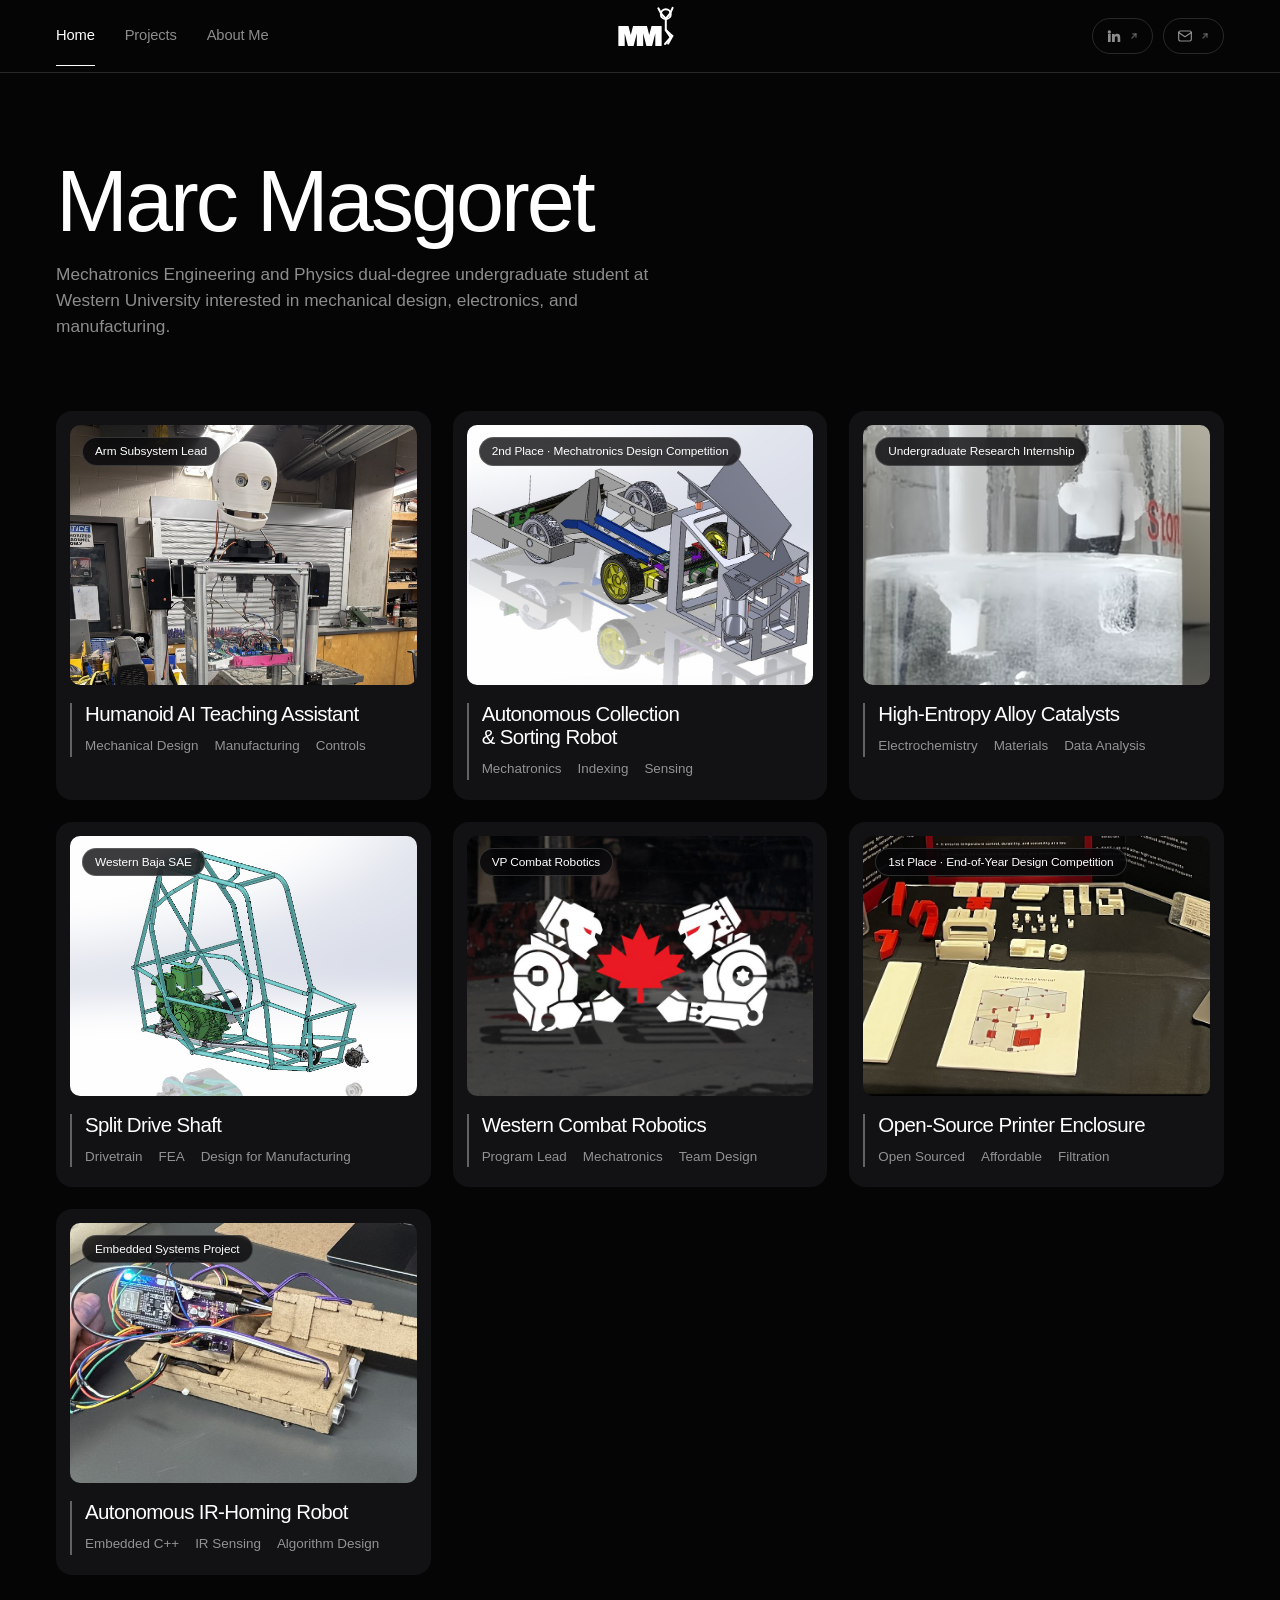
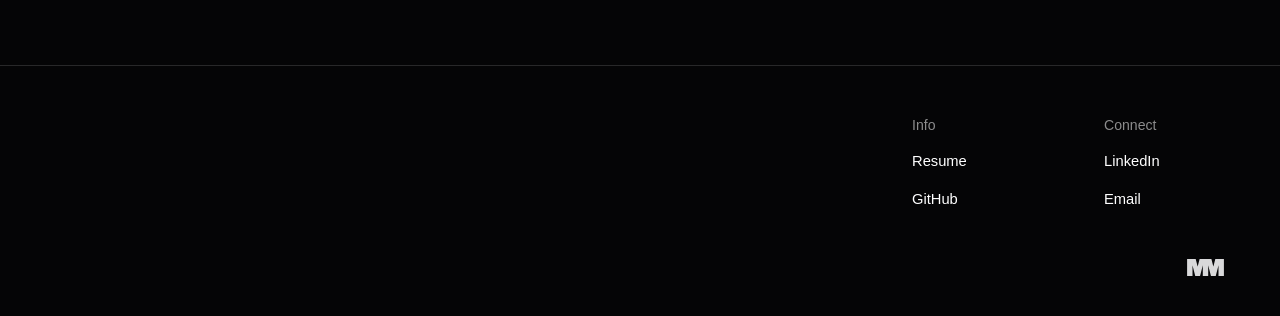
==== commit 00cf2c41: "Cursor buddy: text boxes follow the letters, no walking through lines, logo perch - Text obstacles a" ====
--- a/index.html
+++ b/index.html
@@ -165,6 +165,6 @@
   <canvas id="cursor-buddy" aria-hidden="true"></canvas>
 
   <script src="assets/js/main.js?v=21"></script>
-  <script src="assets/js/buddy.js?v=16"></script>
+  <script src="assets/js/buddy.js?v=18"></script>
 </body>
 </html>
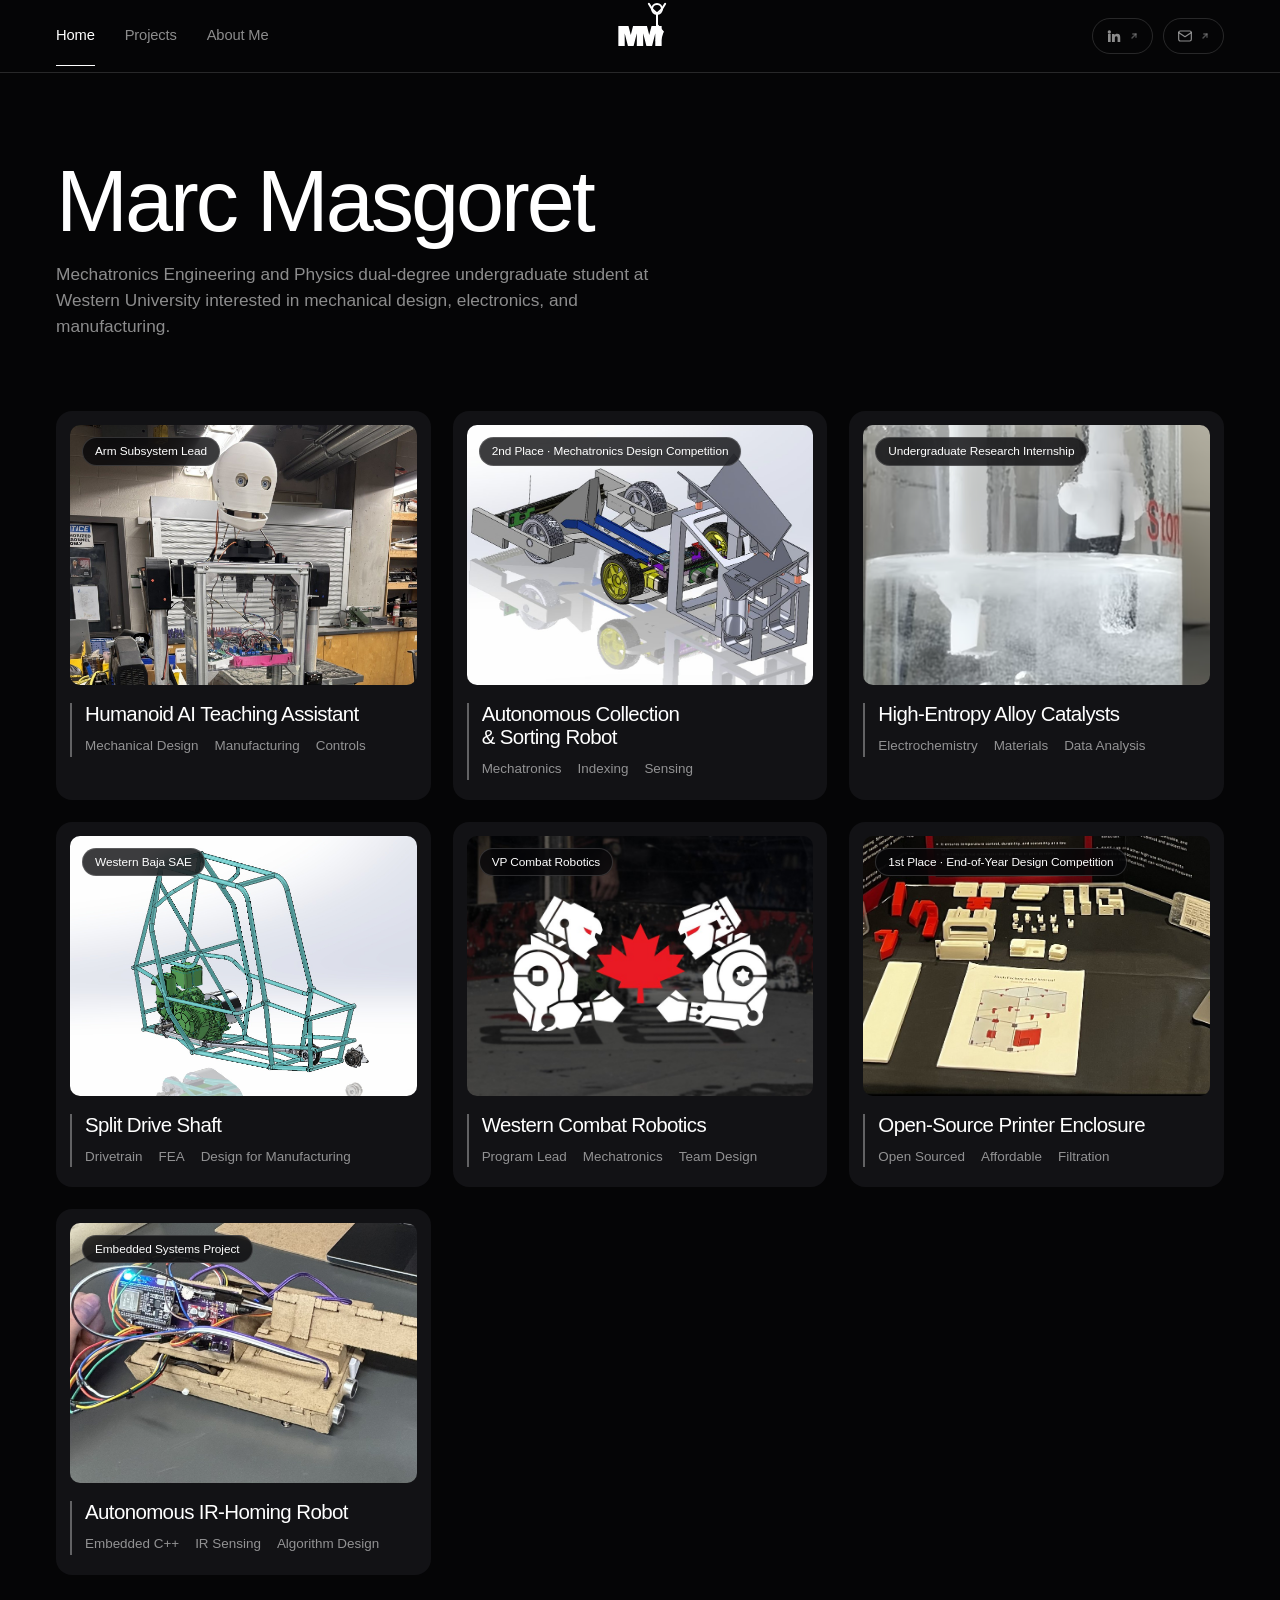
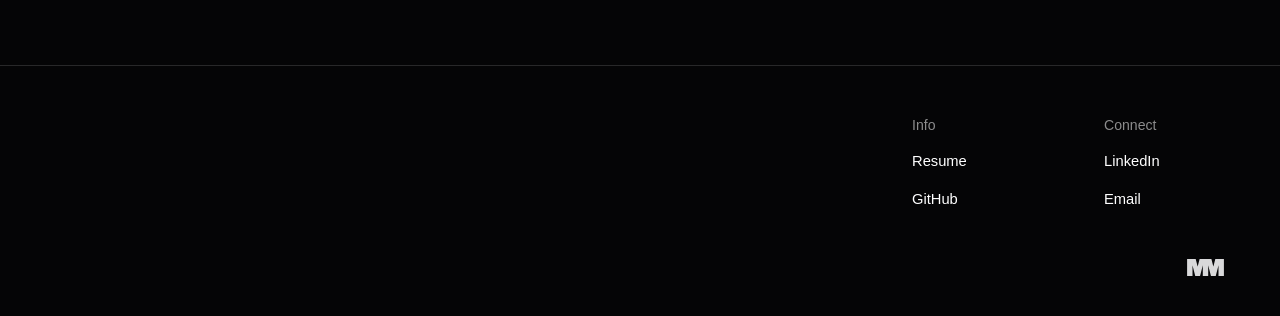
==== commit 35cbff61: "Galleries tick at the same speed on every screen - The About photo column and the Other Projects str" ====
--- a/index.html
+++ b/index.html
@@ -164,7 +164,7 @@
   <!-- Home only: the stick figure that chases the pointer. -->
   <canvas id="cursor-buddy" aria-hidden="true"></canvas>
 
-  <script src="assets/js/main.js?v=21"></script>
+  <script src="assets/js/main.js?v=22"></script>
   <script src="assets/js/buddy.js?v=18"></script>
 </body>
 </html>
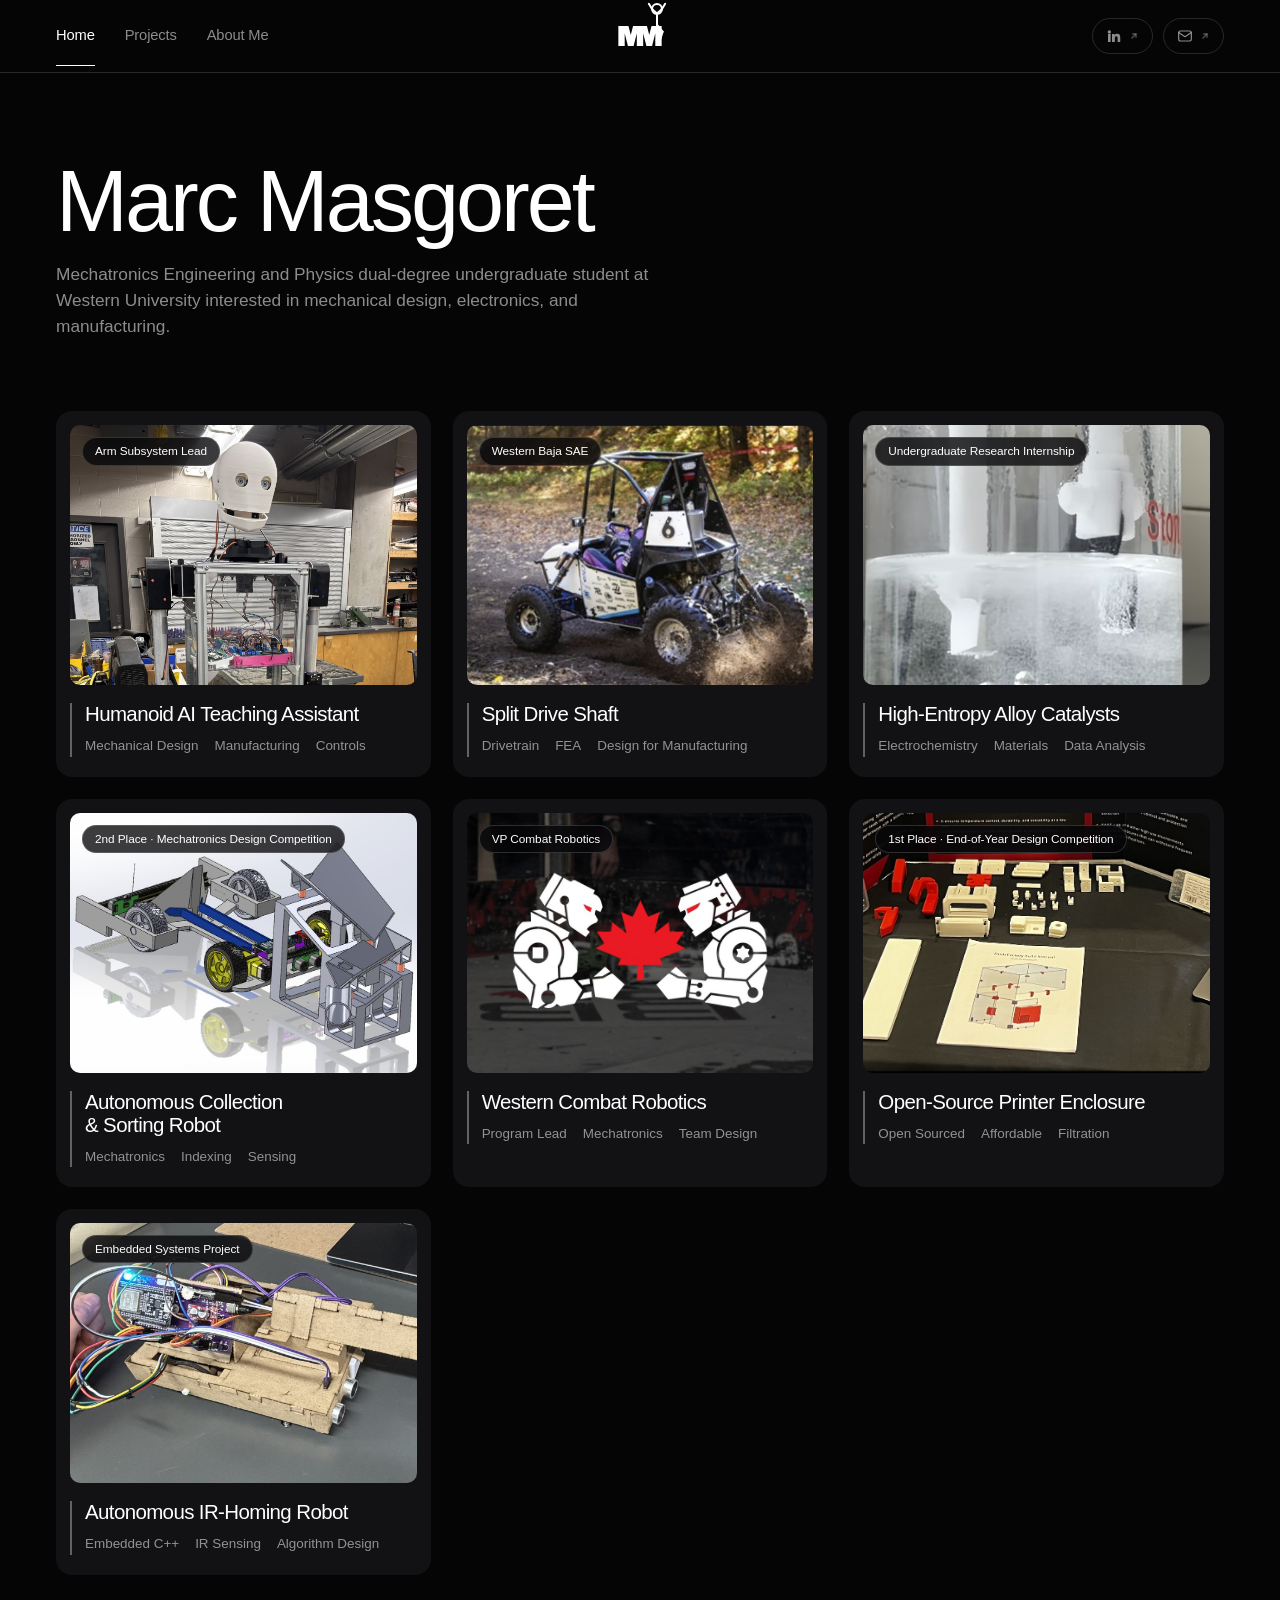
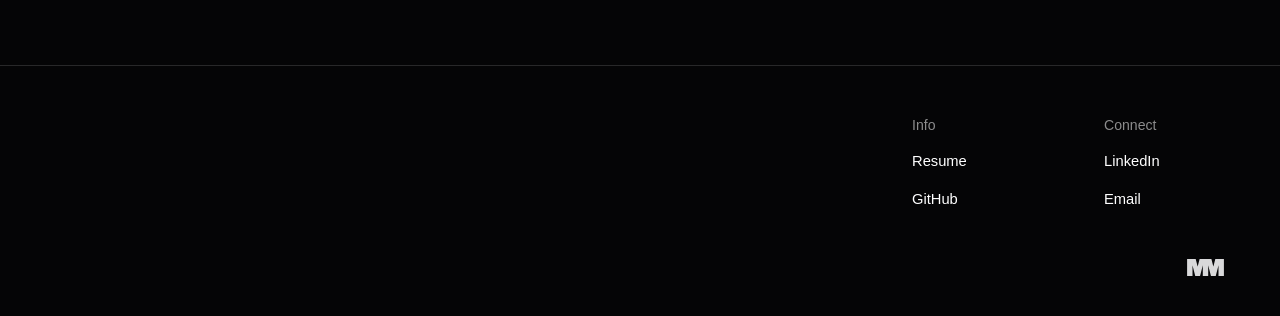
==== commit 009b3538: "Baja: all-steel drive shaft story, interactive optimizer; reorder projects - Baja section: new jump " ====
--- a/index.html
+++ b/index.html
@@ -8,7 +8,7 @@
   <link rel="preconnect" href="https://api.fontshare.com" />
   <link rel="preconnect" href="https://cdn.fontshare.com" crossorigin />
   <link href="https://api.fontshare.com/v2/css?f[]=switzer@400,500,600,700,800&display=swap" rel="stylesheet" />
-  <link rel="stylesheet" href="assets/css/style.css?v=39" />
+  <link rel="stylesheet" href="assets/css/style.css?v=41" />
 </head>
 <body>
 
@@ -63,15 +63,15 @@
             </div>
           </a>
 
-          <a class="work-card" href="projects/index.html#mechatronics-sorting-system">
+          <a class="work-card" href="projects/index.html#baja-split-drive-shaft">
             <div class="work-card-media">
-              <img src="assets/img/projects/mechatronics-sorting-system.jpg" alt="" loading="lazy" />
-              <span class="work-badge">2nd Place &middot; Mechatronics Design Competition</span>
+              <img src="assets/img/projects/baja/car-card.jpg" alt="" loading="lazy" />
+              <span class="work-badge">Western Baja SAE</span>
             </div>
             <svg class="work-card-outline" aria-hidden="true" focusable="false" preserveAspectRatio="none"><path d="" /></svg>
             <div class="work-card-body">
-              <h3>Autonomous Collection &amp; Sorting Robot</h3>
-              <ul class="work-tags"><li>Mechatronics</li><li>Indexing</li><li>Sensing</li></ul>
+              <h3>Split Drive Shaft</h3>
+              <ul class="work-tags"><li>Drivetrain</li><li>FEA</li><li>Design for Manufacturing</li></ul>
             </div>
           </a>
 
@@ -90,15 +90,15 @@
             </div>
           </a>
 
-          <a class="work-card" href="projects/index.html#baja-split-drive-shaft">
+          <a class="work-card" href="projects/index.html#mechatronics-sorting-system">
             <div class="work-card-media">
-              <img src="assets/img/projects/baja/full-cad-wide.jpg" alt="" loading="lazy" />
-              <span class="work-badge">Western Baja SAE</span>
+              <img src="assets/img/projects/mechatronics-sorting-system.jpg" alt="" loading="lazy" />
+              <span class="work-badge">2nd Place &middot; Mechatronics Design Competition</span>
             </div>
             <svg class="work-card-outline" aria-hidden="true" focusable="false" preserveAspectRatio="none"><path d="" /></svg>
             <div class="work-card-body">
-              <h3>Split Drive Shaft</h3>
-              <ul class="work-tags"><li>Drivetrain</li><li>FEA</li><li>Design for Manufacturing</li></ul>
+              <h3>Autonomous Collection &amp; Sorting Robot</h3>
+              <ul class="work-tags"><li>Mechatronics</li><li>Indexing</li><li>Sensing</li></ul>
             </div>
           </a>
 
@@ -164,7 +164,7 @@
   <!-- Home only: the stick figure that chases the pointer. -->
   <canvas id="cursor-buddy" aria-hidden="true"></canvas>
 
-  <script src="assets/js/main.js?v=22"></script>
+  <script src="assets/js/main.js?v=23"></script>
   <script src="assets/js/buddy.js?v=18"></script>
 </body>
 </html>
--- a/assets/css/style.css
+++ b/assets/css/style.css
@@ -2423,3 +2423,607 @@
   z-index: 45;
   pointer-events: none;
 }
+
+/* ==========================================================================
+   Baja drive shaft — FEA pair and the interactive optimizer workbook
+   ========================================================================== */
+
+/* Cropped jump shot beside the team photo: columns follow each image's
+   aspect ratio so both land on the same height. */
+.media-row-baja-lead {
+  grid-template-columns: 1.2976fr 1.5fr;
+}
+
+.media-row-baja-lead .figure:first-child img {
+  aspect-ratio: 1064 / 820;
+  object-fit: cover;
+}
+
+.media-row-baja-lead .figure:last-child img {
+  aspect-ratio: 3 / 2;
+  object-fit: cover;
+}
+
+/* The two yoke FEA screenshots at a shared height. */
+.media-row-fea {
+  grid-template-columns: 1.1828fr 1.4642fr;
+}
+
+.media-row-fea .figure:first-child img { aspect-ratio: 1048 / 886; }
+.media-row-fea .figure:last-child img { aspect-ratio: 1126 / 769; }
+
+@media (max-width: 720px) {
+  .media-row-baja-lead,
+  .media-row-fea {
+    grid-template-columns: 1fr;
+  }
+}
+
+.result-list {
+  margin: 0;
+  padding-left: 20px;
+}
+
+.result-list li { margin-bottom: 8px; }
+.result-list strong { font-weight: 600; }
+
+/* Clickable trigger with its own hover label instead of "View Presentation". */
+.figure-clickable[data-cta]::after {
+  content: attr(data-cta) " \2192";
+}
+
+.figure-clickable.figure-clickable-wide {
+  max-width: 760px;
+}
+
+/* The optimizer preview reads as a screenshot, so on hover its frame lights
+   up as well, to make it obvious the whole thing is a button. */
+.figure-clickable-wide img {
+  transition: opacity 0.15s ease, border-color 0.15s ease, box-shadow 0.15s ease;
+}
+
+.figure-clickable-wide:hover img,
+.figure-clickable-wide:focus-visible img {
+  border-color: rgba(255, 255, 255, 0.7);
+  box-shadow: 0 0 0 1px rgba(255, 255, 255, 0.35), 0 10px 32px rgba(0, 0, 0, 0.5);
+}
+
+/* --- Optimizer overlay ---------------------------------------------------- */
+.xl-panel {
+  background: var(--surface);
+  border: 1px solid var(--border);
+  border-radius: var(--radius);
+  width: min(1240px, calc(100% - 48px));
+}
+
+.xl-app {
+  --xl-al: #3987e5;
+  --xl-st: #d95926;
+  --xl-ti: #199e70;
+  --xl-in-text: #86b6ef;
+  --xl-in-bg: rgba(57, 135, 229, 0.12);
+  --xl-in-border: rgba(57, 135, 229, 0.45);
+
+  height: 100%;
+  display: flex;
+  flex-direction: column;
+  font-variant-numeric: tabular-nums;
+  font-size: 0.88rem;
+  color: var(--text);
+}
+
+.xl-head,
+.xl-results,
+.xl-tabs { flex: none; }
+
+.xl-head {
+  display: flex;
+  align-items: flex-end;
+  justify-content: space-between;
+  gap: 16px;
+  padding: 22px 72px 14px 28px;
+}
+
+.xl-file {
+  margin: 0 0 4px;
+  font-size: 0.74rem;
+  letter-spacing: 0.04em;
+  color: var(--text-muted);
+}
+
+.xl-title {
+  margin: 0;
+  font-size: 1.35rem;
+  font-weight: 600;
+  letter-spacing: -0.015em;
+}
+
+.xl-editable {
+  margin: 6px 0 0;
+  color: var(--text-muted);
+}
+
+.xl-in-demo {
+  display: inline-block;
+  padding: 0 6px;
+  border-radius: 4px;
+  background: var(--xl-in-bg);
+  border: 1px solid var(--xl-in-border);
+  color: var(--xl-in-text);
+  font-weight: 600;
+}
+
+.xl-btn {
+  flex: none;
+  font: inherit;
+  font-size: 0.8rem;
+  color: var(--text);
+  background: var(--surface-2);
+  border: 1px solid var(--border-strong);
+  border-radius: 999px;
+  padding: 8px 14px;
+  cursor: pointer;
+}
+
+.xl-btn:hover,
+.xl-btn:focus-visible { background: var(--accent-soft); }
+
+.xl-btn-small { margin: 10px 0 0; padding: 6px 12px; }
+
+/* Headline numbers that follow every edit, whichever sheet is open. */
+.xl-results {
+  display: grid;
+  grid-template-columns: repeat(4, minmax(0, 1fr));
+  margin: 0 28px 14px;
+  border: 1px solid var(--border);
+  border-radius: var(--radius-sm);
+  overflow: hidden;
+}
+
+.xl-results > div {
+  padding: 9px 14px;
+  border-right: 1px solid var(--border);
+}
+
+.xl-results > div:last-child { border-right: none; }
+
+.xl-k {
+  display: block;
+  font-size: 0.68rem;
+  text-transform: uppercase;
+  letter-spacing: 0.06em;
+  color: var(--text-muted);
+  margin-bottom: 2px;
+}
+
+.xl-v { font-weight: 600; font-size: 0.95rem; }
+.xl-v small { font-weight: 400; color: var(--text-muted); font-size: 0.8rem; }
+
+.xl-tabs {
+  display: flex;
+  gap: 2px;
+  padding: 0 28px;
+  border-bottom: 1px solid var(--border);
+  overflow-x: auto;
+  scrollbar-width: none;
+}
+
+.xl-tab {
+  flex: none;
+  font: inherit;
+  font-size: 0.85rem;
+  color: var(--text-muted);
+  background: none;
+  border: 1px solid transparent;
+  border-bottom: none;
+  border-radius: var(--radius-sm) var(--radius-sm) 0 0;
+  padding: 9px 16px;
+  margin-bottom: -1px;
+  cursor: pointer;
+}
+
+.xl-tab:hover { color: var(--text); }
+
+.xl-tab[aria-selected="true"] {
+  color: var(--text);
+  background: var(--surface-2);
+  border-color: var(--border);
+  border-bottom: 1px solid var(--surface-2);
+}
+
+.xl-body {
+  flex: 1 1 auto;
+  min-height: 0;
+  overflow: auto;
+  padding: 20px 28px 32px;
+  background: var(--surface-2);
+  scrollbar-width: thin;
+  scrollbar-color: rgba(255, 255, 255, 0.35) transparent;
+}
+
+.xl-lede {
+  margin: 0 0 14px;
+  max-width: 780px;
+  color: var(--text-muted);
+}
+
+.xl-hint {
+  margin: 8px 0 0;
+  font-size: 0.8rem;
+  color: var(--text-muted);
+}
+
+.xl-block { margin: 0 0 24px; }
+
+.xl-block h4,
+.xl-prose h4 {
+  margin: 0 0 8px;
+  font-size: 0.72rem;
+  font-weight: 600;
+  text-transform: uppercase;
+  letter-spacing: 0.08em;
+  color: var(--text-muted);
+}
+
+.xl-grid-2 {
+  display: grid;
+  grid-template-columns: 1fr 1fr;
+  gap: 24px;
+}
+
+.xl-table-wrap {
+  overflow-x: auto;
+  border: 1px solid var(--border);
+  border-radius: var(--radius-sm);
+}
+
+.xl-table {
+  width: 100%;
+  border-collapse: collapse;
+}
+
+.xl-table th,
+.xl-table td {
+  padding: 6px 10px;
+  border-bottom: 1px solid rgba(255, 255, 255, 0.07);
+  text-align: right;
+  vertical-align: middle;
+  white-space: nowrap;
+}
+
+.xl-table thead th {
+  font-size: 0.7rem;
+  font-weight: 600;
+  letter-spacing: 0.04em;
+  color: var(--text-muted);
+  text-align: right;
+  white-space: normal;
+  vertical-align: bottom;
+  background: var(--surface);
+}
+
+.xl-table tbody th {
+  text-align: left;
+  font-weight: 400;
+  color: rgba(255, 255, 255, 0.82);
+}
+
+.xl-table thead th:first-child { text-align: left; }
+.xl-table tbody tr:last-child > * { border-bottom: none; }
+
+.xl-kv td { text-align: left; }
+
+.xl-table td.xl-note {
+  text-align: left;
+  white-space: normal;
+  min-width: 220px;
+  font-size: 0.78rem;
+  color: var(--text-muted);
+}
+
+.xl-kv td.xl-note { min-width: 160px; }
+
+.xl-in {
+  width: 104px;
+  font: inherit;
+  font-variant-numeric: tabular-nums;
+  text-align: right;
+  color: var(--xl-in-text);
+  background: var(--xl-in-bg);
+  border: 1px solid var(--xl-in-border);
+  border-radius: 4px;
+  padding: 3px 6px;
+  -moz-appearance: textfield;
+  appearance: textfield;
+}
+
+.xl-in::-webkit-outer-spin-button,
+.xl-in::-webkit-inner-spin-button { -webkit-appearance: none; margin: 0; }
+
+.xl-in:hover { border-color: var(--xl-in-text); }
+
+.xl-in:focus {
+  outline: 2px solid var(--xl-in-text);
+  outline-offset: 1px;
+  color: #fff;
+}
+
+.xl-in.is-invalid { border-color: #d03b3b; }
+
+.xl-sub {
+  display: block;
+  margin-top: 2px;
+  font-size: 0.72rem;
+  color: var(--text-muted);
+}
+
+.xl-kv .xl-sub { display: inline; margin: 0 0 0 10px; }
+
+.xl-swatch {
+  display: inline-block;
+  width: 10px;
+  height: 10px;
+  border-radius: 3px;
+  margin-right: 8px;
+  vertical-align: -1px;
+}
+
+.xl-swatch-al { background: var(--xl-al); }
+.xl-swatch-st { background: var(--xl-st); }
+.xl-swatch-ti { background: var(--xl-ti); }
+
+.xl-seg {
+  display: inline-flex;
+  flex-wrap: wrap;
+  gap: 4px;
+  padding: 4px;
+  margin: 0 0 12px;
+  border: 1px solid var(--border);
+  border-radius: 999px;
+}
+
+.xl-seg-btn {
+  font: inherit;
+  font-size: 0.82rem;
+  color: var(--text-muted);
+  background: none;
+  border: none;
+  border-radius: 999px;
+  padding: 6px 14px;
+  cursor: pointer;
+}
+
+.xl-seg-btn:hover { color: var(--text); }
+.xl-seg-btn.is-on { color: var(--text); background: var(--accent-soft); }
+
+.xl-opt-bar {
+  display: flex;
+  flex-wrap: wrap;
+  align-items: center;
+  gap: 8px 16px;
+  margin: 0 0 12px;
+}
+
+.xl-opt-bar .xl-seg,
+.xl-opt-bar .xl-btn-small { margin: 0; }
+
+.xl-chips {
+  display: flex;
+  flex-wrap: wrap;
+  gap: 6px 18px;
+  margin: 0 0 12px;
+  font-size: 0.78rem;
+  color: var(--text-muted);
+}
+
+.xl-chips b { font-weight: 600; color: rgba(255, 255, 255, 0.82); margin-right: 4px; }
+
+/* The long sweep table scrolls with the sheet, header pinned on top. */
+.xl-sweep-wrap { overflow: visible; }
+
+.xl-sweep thead th {
+  position: sticky;
+  top: -20px; /* the sheet's top padding, so it pins flush to the edge */
+  z-index: 1;
+}
+
+.xl-sweep td:first-child { text-align: left; }
+.xl-strong { font-weight: 600; }
+
+/* Mass column carries the workbook's green-to-red colour scale; dark ink
+   keeps the value readable on every step of it. */
+.xl-table td.xl-scale {
+  color: #0b0b0b;
+  font-weight: 600;
+}
+.xl-table td.xl-na { text-align: left; color: var(--text-muted); font-style: italic; }
+
+.xl-table tr.is-best > * { background: rgba(12, 163, 12, 0.16); }
+.xl-table tr.is-base > * { background: rgba(236, 131, 90, 0.14); }
+
+.xl-gov {
+  display: inline-block;
+  font-size: 0.74rem;
+  padding: 1px 7px;
+  border-radius: 999px;
+  border: 1px solid var(--border);
+  color: rgba(255, 255, 255, 0.82);
+}
+
+.xl-tag {
+  display: inline-block;
+  margin-left: 8px;
+  font-size: 0.68rem;
+  font-weight: 600;
+  letter-spacing: 0.03em;
+  padding: 2px 8px;
+  border-radius: 999px;
+  vertical-align: 1px;
+  white-space: nowrap;
+  color: #fff;
+}
+
+.xl-tag-final { background: rgba(12, 163, 12, 0.32); border: 1px solid rgba(12, 163, 12, 0.7); }
+.xl-tag-out { background: rgba(208, 59, 59, 0.28); border: 1px solid rgba(208, 59, 59, 0.7); }
+.xl-tag-base { background: rgba(236, 131, 90, 0.25); border: 1px solid rgba(236, 131, 90, 0.7); }
+
+.xl-hl { font-weight: 600; }
+
+.xl-summary tbody th { white-space: nowrap; }
+.xl-table tr.xl-ref > * { color: var(--text-muted); }
+
+.xl-tubes td { min-width: 70px; }
+
+.xl-cards {
+  display: grid;
+  grid-template-columns: repeat(3, minmax(0, 1fr));
+  gap: 16px;
+  margin: 24px 0;
+}
+
+.xl-card {
+  border: 1px solid var(--border);
+  border-radius: var(--radius-sm);
+  background: var(--surface);
+  overflow: hidden;
+}
+
+.xl-card h5 {
+  margin: 0;
+  padding: 10px 12px;
+  font-size: 0.86rem;
+  font-weight: 600;
+  border-bottom: 1px solid var(--border);
+}
+
+.xl-card[data-design="B"] { border-color: rgba(12, 163, 12, 0.6); }
+
+.xl-table.xl-breakdown th { white-space: normal; }
+.xl-table tr.xl-total > * { font-weight: 600; color: var(--text); border-top: 1px solid var(--border); }
+
+.xl-verdict { margin: 10px 0 0; color: var(--text-muted); }
+.xl-verdict strong { color: var(--text); font-weight: 600; }
+
+.xl-prose { max-width: 760px; }
+.xl-prose h4 { margin-top: 22px; }
+.xl-prose h4:first-child { margin-top: 0; }
+.xl-prose p { margin: 0 0 10px; line-height: 1.6; color: rgba(255, 255, 255, 0.86); }
+
+/* Chart */
+.xl-chart {
+  margin: 0 0 20px;
+  padding: 14px 16px 6px;
+  border: 1px solid var(--border);
+  border-radius: var(--radius-sm);
+  background: var(--surface);
+}
+
+.xl-chart-head {
+  display: flex;
+  flex-wrap: wrap;
+  justify-content: space-between;
+  gap: 8px 20px;
+  margin-bottom: 6px;
+}
+
+.xl-chart-title { font-weight: 600; }
+
+.xl-legend {
+  display: flex;
+  flex-wrap: wrap;
+  gap: 4px 16px;
+  font-size: 0.8rem;
+  color: rgba(255, 255, 255, 0.82);
+}
+
+.xl-chart-box { position: relative; }
+
+.xl-chart svg {
+  display: block;
+  width: 100%;
+  overflow: visible;
+}
+
+.xl-grid { stroke: rgba(255, 255, 255, 0.08); stroke-width: 1; }
+.xl-grid.xl-axis { stroke: rgba(255, 255, 255, 0.3); }
+
+.xl-tick,
+.xl-axis-label { fill: var(--text-muted); font-size: 12px; font-family: var(--font-sans); }
+
+.xl-dlabel {
+  fill: rgba(255, 255, 255, 0.9);
+  font-size: 12px;
+  font-weight: 600;
+  font-family: var(--font-sans);
+  paint-order: stroke;
+  stroke: var(--surface);
+  stroke-width: 4px;
+  stroke-linejoin: round;
+}
+
+.xl-line { fill: none; stroke-width: 2; stroke-linejoin: round; stroke-linecap: round; }
+.xl-line-al { stroke: var(--xl-al); }
+.xl-line-st { stroke: var(--xl-st); }
+.xl-line-ti { stroke: var(--xl-ti); }
+
+.xl-dot,
+.xl-hdot { stroke: var(--surface); stroke-width: 2; }
+.xl-dot-al { fill: var(--xl-al); }
+.xl-dot-st { fill: var(--xl-st); }
+.xl-dot-ti { fill: var(--xl-ti); }
+
+.xl-cross { stroke: rgba(255, 255, 255, 0.4); stroke-width: 1; stroke-dasharray: 3 3; }
+.xl-hit { fill: transparent; cursor: crosshair; touch-action: pan-y; }
+
+.xl-tip {
+  position: absolute;
+  top: 8px;
+  min-width: 230px;
+  padding: 10px 12px;
+  background: rgba(12, 12, 14, 0.96);
+  border: 1px solid var(--border-strong);
+  border-radius: var(--radius-sm);
+  font-size: 0.8rem;
+  pointer-events: none;
+  box-shadow: 0 8px 24px rgba(0, 0, 0, 0.4);
+}
+
+.xl-tip p { margin: 0 0 6px; color: var(--text-muted); font-size: 0.74rem; }
+
+.xl-tip-row {
+  display: flex;
+  align-items: center;
+  gap: 8px;
+  margin-top: 6px;
+}
+
+.xl-tip-row .xl-swatch { margin: 0; flex: none; }
+.xl-tip-row span { flex: 1 1 auto; }
+.xl-tip-row b { font-weight: 600; }
+
+.xl-tip small {
+  display: block;
+  padding-left: 18px;
+  font-size: 0.72rem;
+  color: var(--text-muted);
+}
+
+.xl-tip .is-empty { color: var(--text-muted); }
+
+@media (max-width: 860px) {
+  .xl-results { grid-template-columns: 1fr 1fr; }
+  .xl-results > div:nth-child(2) { border-right: none; }
+  .xl-results > div:nth-child(-n+2) { border-bottom: 1px solid var(--border); }
+  .xl-grid-2,
+  .xl-cards { grid-template-columns: 1fr; }
+}
+
+@media (max-width: 640px) {
+  .xl-panel { width: 100%; border-radius: 0; border: none; }
+  .xl-head { flex-direction: column; align-items: flex-start; padding: 18px 64px 12px 16px; }
+  .xl-title { font-size: 1.15rem; }
+  .xl-results { margin: 0 16px 12px; }
+  .xl-tabs { padding: 0 16px; }
+  .xl-body { padding: 16px 16px 28px; }
+  .xl-sweep thead th { top: -16px; }
+}
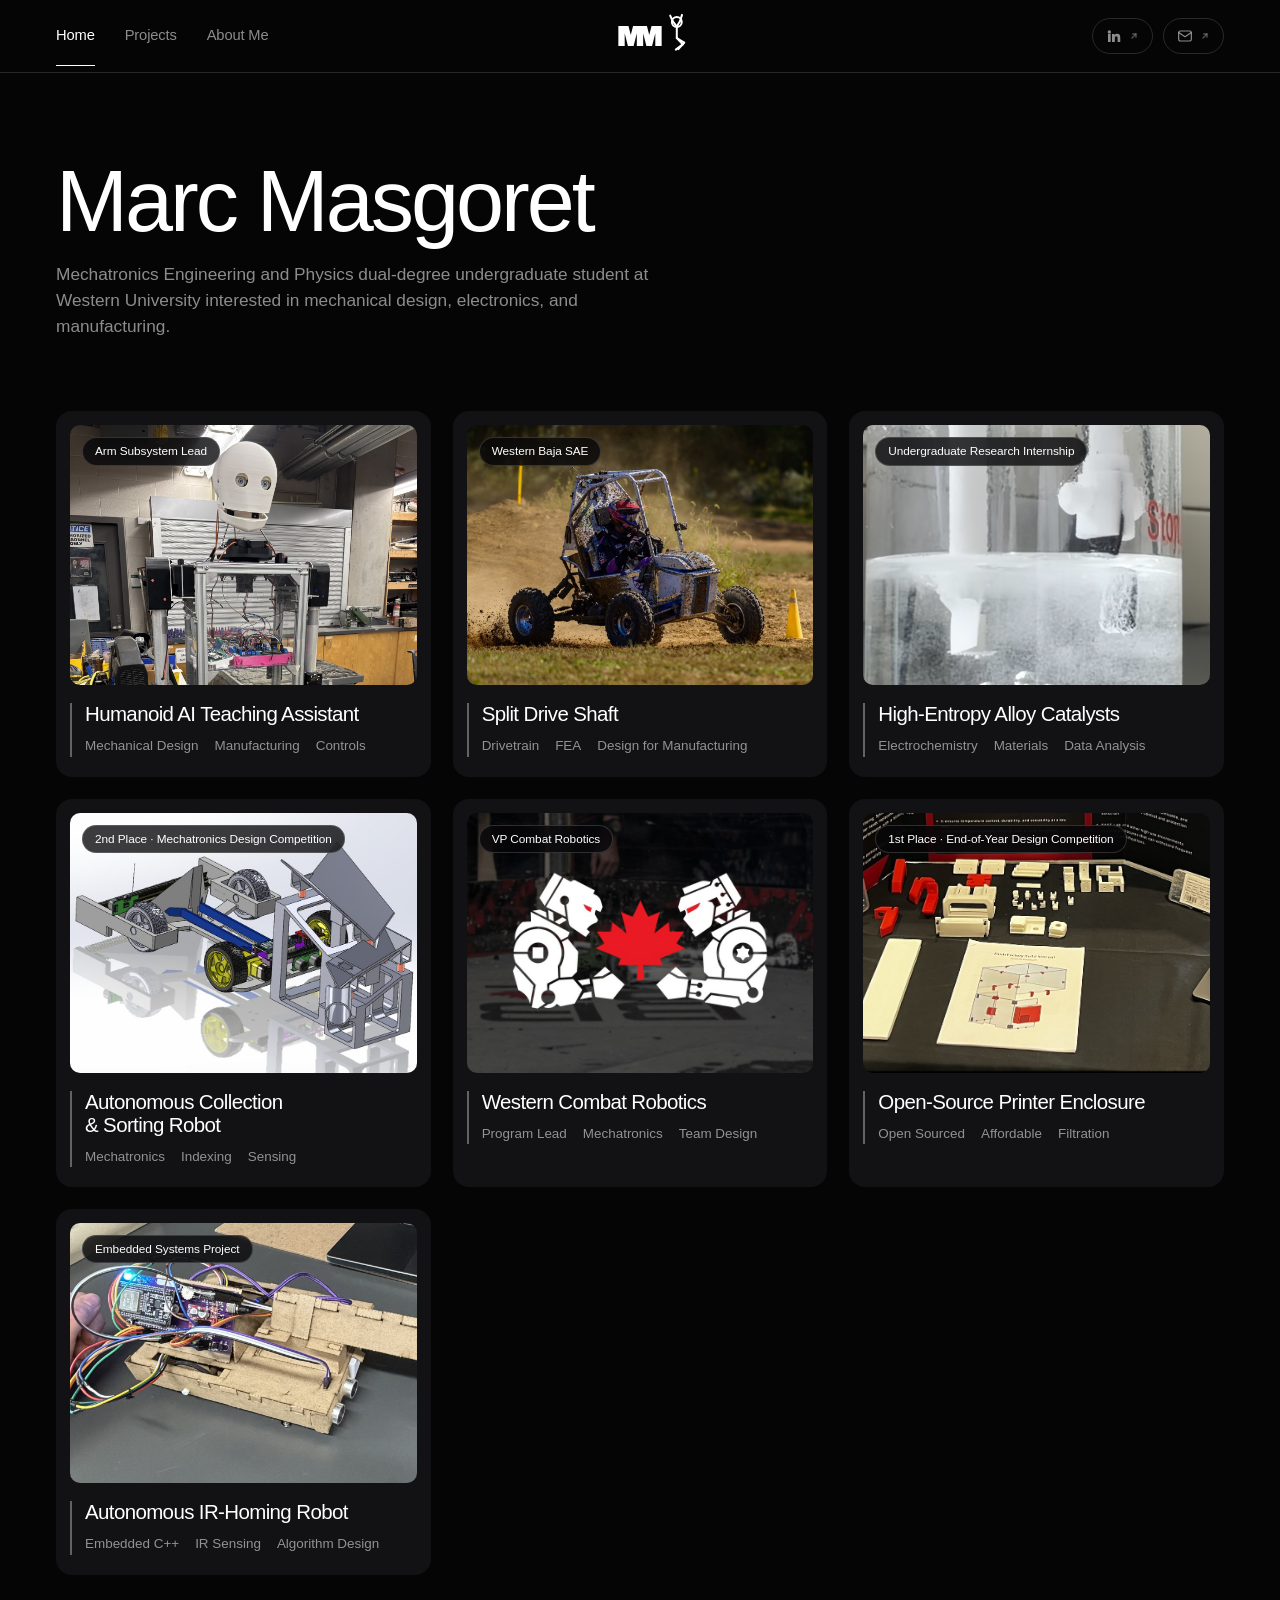
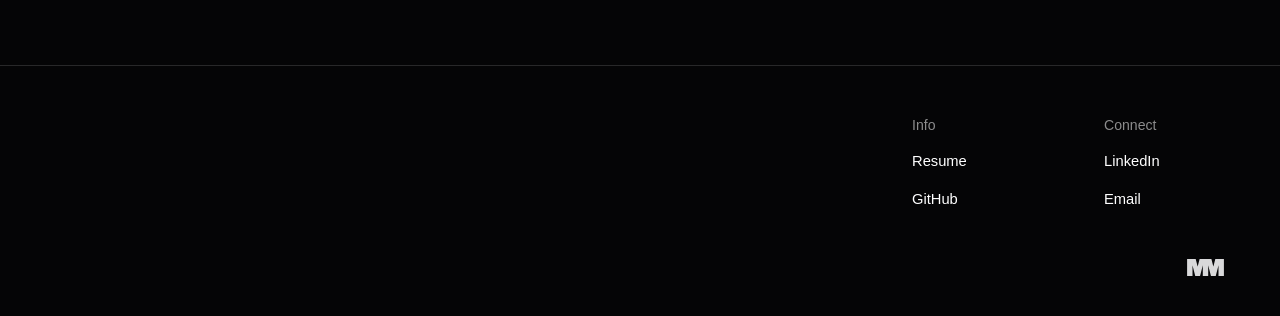
==== commit 49d08a88: "Combat robotics: move to 3 lb beetleweights; Baja card photo and copy - Rewrite the combat robotics " ====
--- a/index.html
+++ b/index.html
@@ -8,7 +8,7 @@
   <link rel="preconnect" href="https://api.fontshare.com" />
   <link rel="preconnect" href="https://cdn.fontshare.com" crossorigin />
   <link href="https://api.fontshare.com/v2/css?f[]=switzer@400,500,600,700,800&display=swap" rel="stylesheet" />
-  <link rel="stylesheet" href="assets/css/style.css?v=41" />
+  <link rel="stylesheet" href="assets/css/style.css?v=42" />
 </head>
 <body>
 
@@ -65,7 +65,7 @@
 
           <a class="work-card" href="projects/index.html#baja-split-drive-shaft">
             <div class="work-card-media">
-              <img src="assets/img/projects/baja/car-card.jpg" alt="" loading="lazy" />
+              <img src="assets/img/projects/baja/car-card.jpg?v=2" alt="" loading="lazy" />
               <span class="work-badge">Western Baja SAE</span>
             </div>
             <svg class="work-card-outline" aria-hidden="true" focusable="false" preserveAspectRatio="none"><path d="" /></svg>
--- a/assets/css/style.css
+++ b/assets/css/style.css
@@ -1595,38 +1595,6 @@
   border: 0;
 }
 
-.build-compare {
-  display: grid;
-  grid-template-columns: 1fr 1fr;
-  gap: 20px;
-  margin: 16px 0 24px;
-}
-
-.build-card {
-  background: var(--surface);
-  border: 1px solid var(--border);
-  border-radius: var(--radius);
-  padding: 18px 20px 20px;
-}
-
-.build-card img {
-  width: 100%;
-  border: 1px solid var(--border);
-  border-radius: var(--radius-sm);
-  margin-bottom: 16px;
-}
-
-.build-card .eyebrow { margin-bottom: 4px; }
-
-.project-body .build-card h4 { margin: 0 0 10px; }
-
-.build-card p:last-child,
-.build-card ul:last-child { margin-bottom: 0; }
-
-@media (max-width: 720px) {
-  .build-compare { grid-template-columns: 1fr; }
-}
-
 .roadmap {
   position: relative;
   list-style: none;
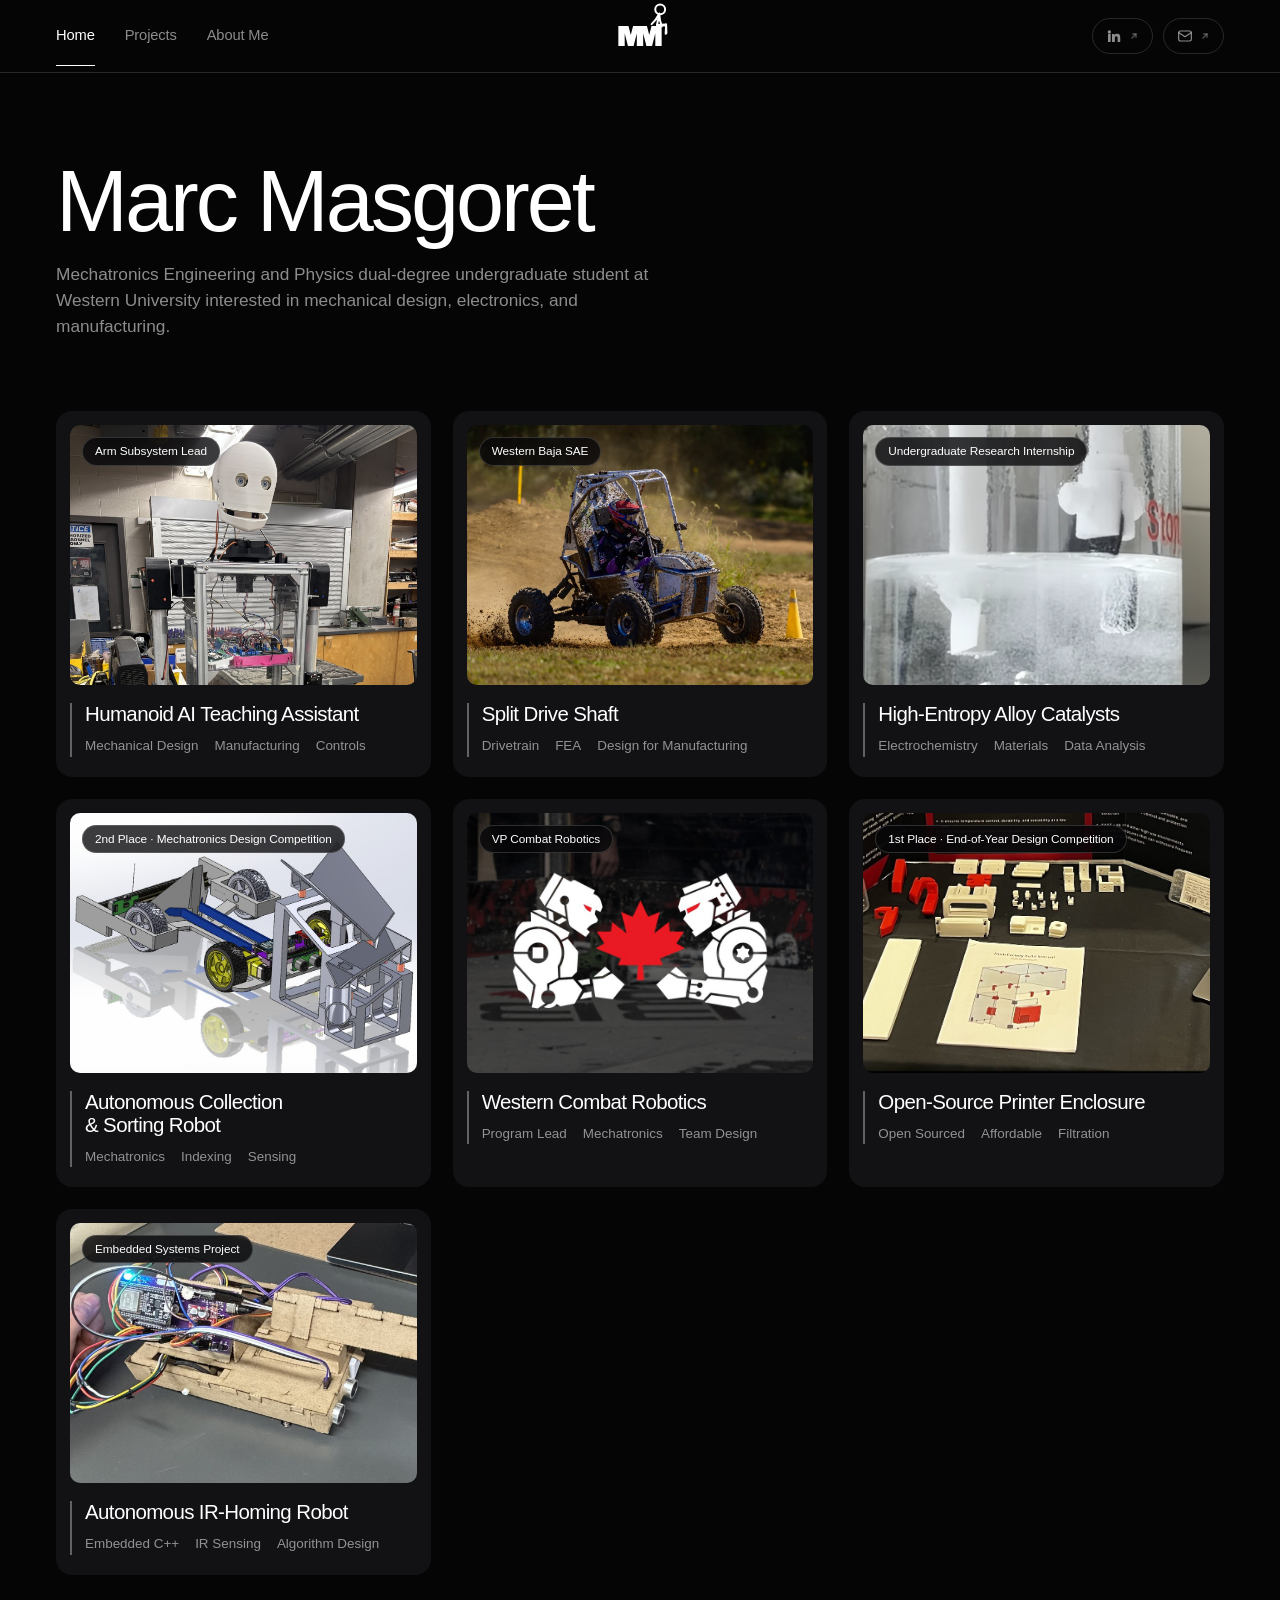
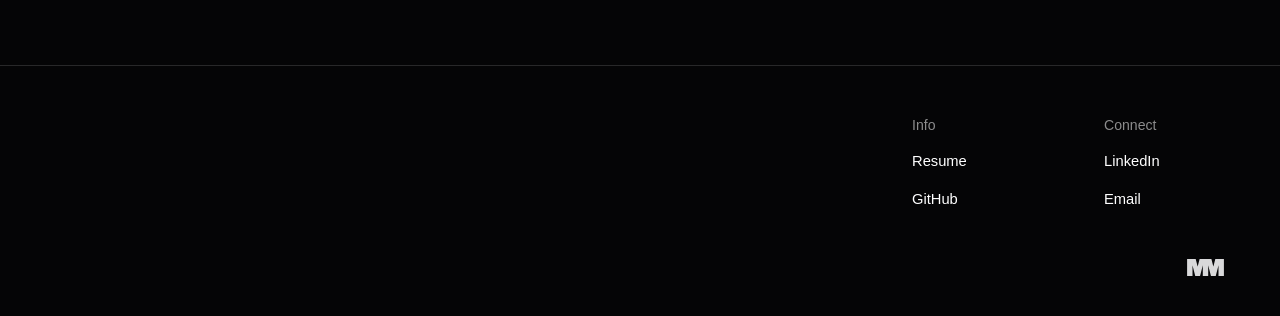
==== commit de4a41e0: "Combat robotics: fill finished roadmap steps, new photo and fight video - Season plan fills in finis" ====
--- a/index.html
+++ b/index.html
@@ -8,7 +8,7 @@
   <link rel="preconnect" href="https://api.fontshare.com" />
   <link rel="preconnect" href="https://cdn.fontshare.com" crossorigin />
   <link href="https://api.fontshare.com/v2/css?f[]=switzer@400,500,600,700,800&display=swap" rel="stylesheet" />
-  <link rel="stylesheet" href="assets/css/style.css?v=42" />
+  <link rel="stylesheet" href="assets/css/style.css?v=43" />
 </head>
 <body>
 
@@ -164,7 +164,7 @@
   <!-- Home only: the stick figure that chases the pointer. -->
   <canvas id="cursor-buddy" aria-hidden="true"></canvas>
 
-  <script src="assets/js/main.js?v=23"></script>
+  <script src="assets/js/main.js?v=24"></script>
   <script src="assets/js/buddy.js?v=18"></script>
 </body>
 </html>
--- a/assets/css/style.css
+++ b/assets/css/style.css
@@ -1637,6 +1637,23 @@
   box-shadow: 0 0 0 4px var(--accent-soft);
 }
 
+/* Finished steps: a filled dot, and the rail from it down to the next dot
+   is filled in too, so the completed stretch reads as one solid line. */
+.roadmap li.is-done::before {
+  background: var(--accent);
+  border-color: var(--accent);
+}
+
+.roadmap li.is-done::after {
+  content: "";
+  position: absolute;
+  left: -23px;
+  top: 12px;
+  bottom: -12px;
+  width: 2px;
+  background: var(--accent);
+}
+
 .roadmap-when {
   display: block;
   font-family: var(--font-mono);
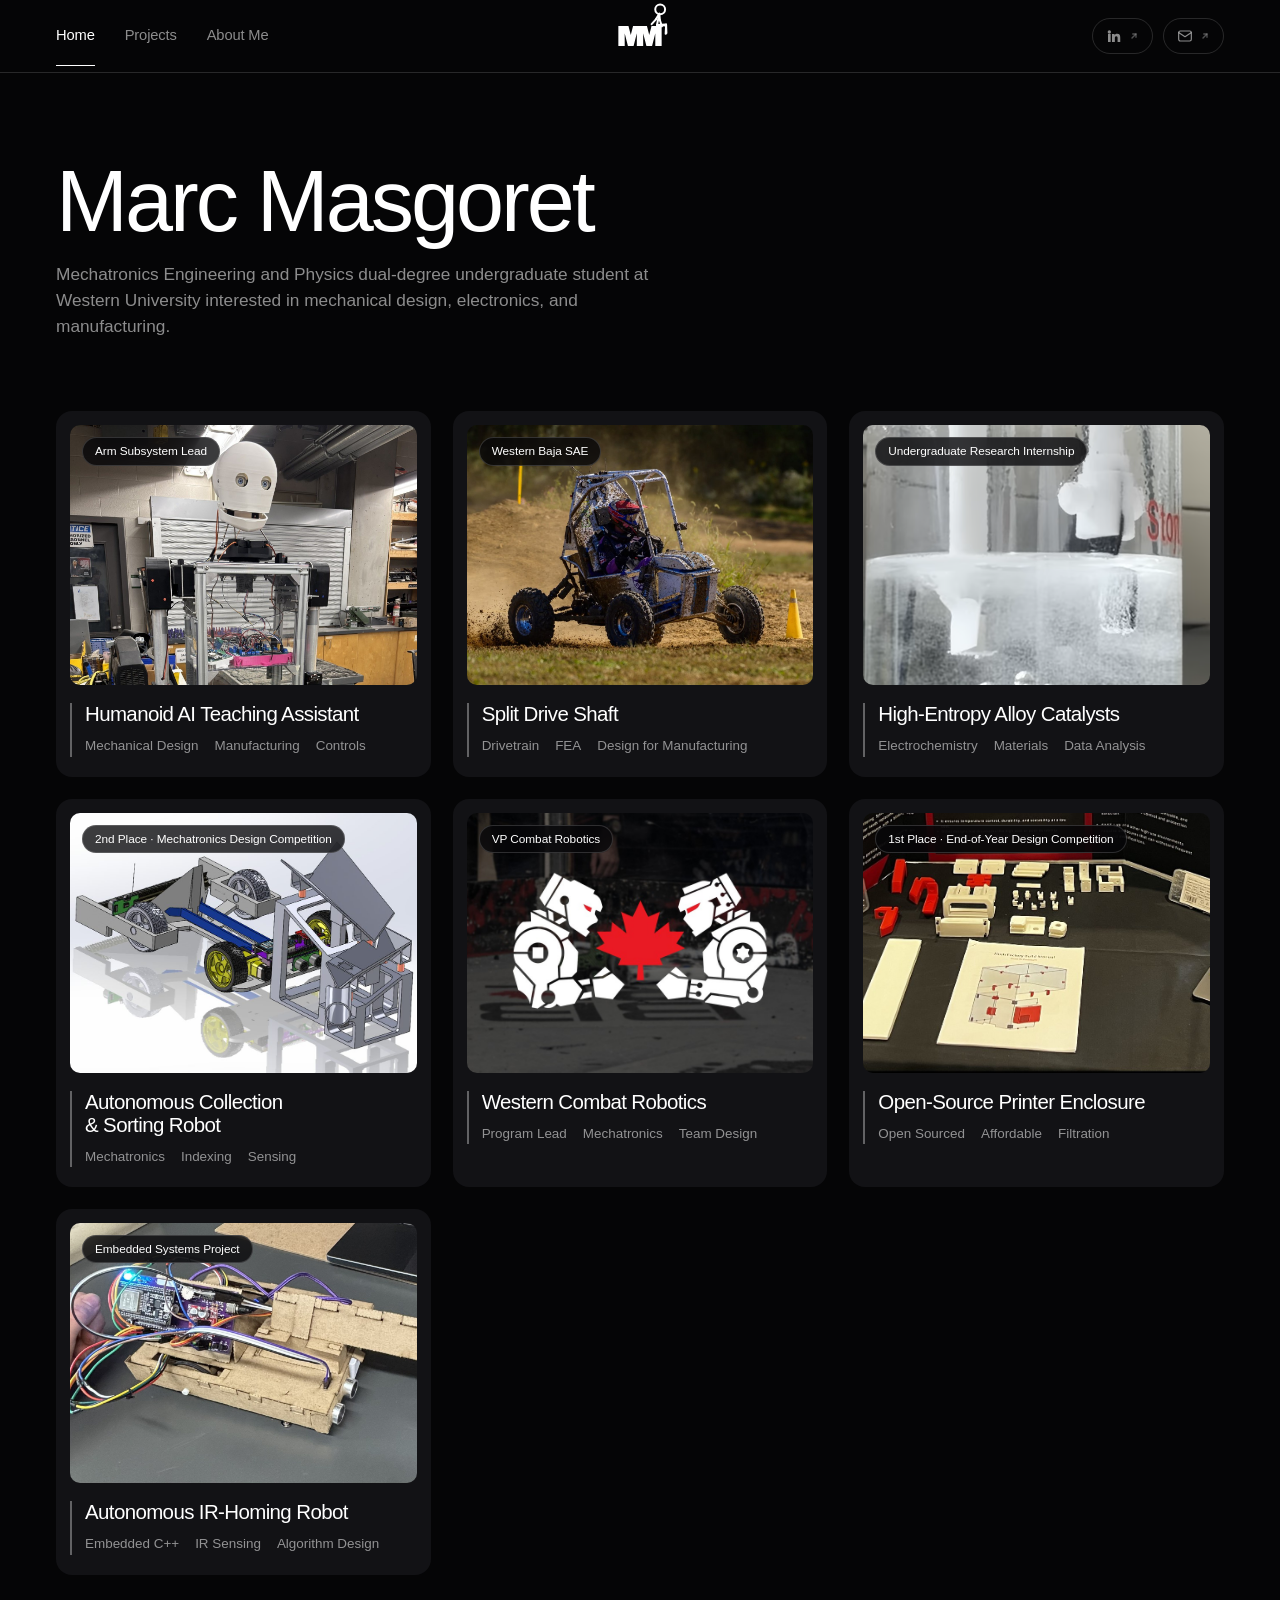
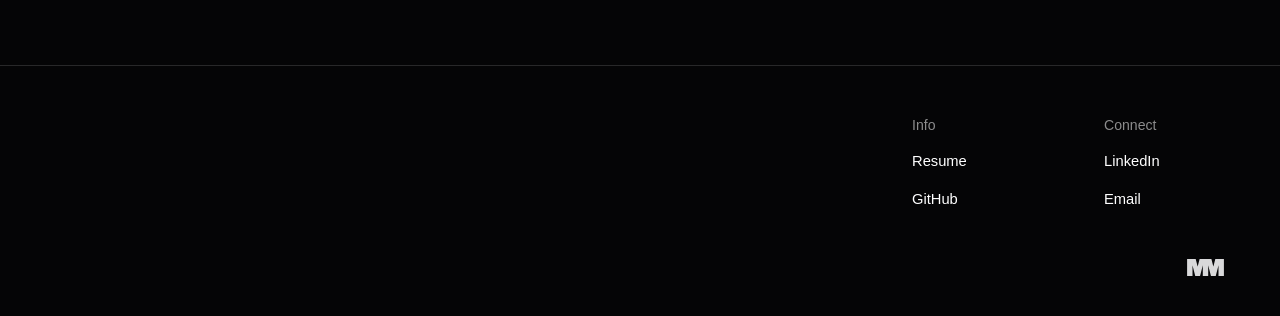
==== commit 5c571aac: "Centre the season-plan rail; warm up heavy embeds while the page is still - Roadmap rail is drawn pe" ====
--- a/index.html
+++ b/index.html
@@ -8,7 +8,7 @@
   <link rel="preconnect" href="https://api.fontshare.com" />
   <link rel="preconnect" href="https://cdn.fontshare.com" crossorigin />
   <link href="https://api.fontshare.com/v2/css?f[]=switzer@400,500,600,700,800&display=swap" rel="stylesheet" />
-  <link rel="stylesheet" href="assets/css/style.css?v=43" />
+  <link rel="stylesheet" href="assets/css/style.css?v=44" />
 </head>
 <body>
 
@@ -164,7 +164,7 @@
   <!-- Home only: the stick figure that chases the pointer. -->
   <canvas id="cursor-buddy" aria-hidden="true"></canvas>
 
-  <script src="assets/js/main.js?v=24"></script>
+  <script src="assets/js/main.js?v=25"></script>
   <script src="assets/js/buddy.js?v=18"></script>
 </body>
 </html>
--- a/assets/css/style.css
+++ b/assets/css/style.css
@@ -1597,21 +1597,12 @@
 
 .roadmap {
   position: relative;
+  isolation: isolate;
   list-style: none;
   margin: 16px 0 24px;
   padding: 0 0 0 30px;
 }
 
-.roadmap::before {
-  content: "";
-  position: absolute;
-  left: 7px;
-  top: 8px;
-  bottom: 8px;
-  width: 2px;
-  background: var(--border);
-}
-
 .roadmap li {
   position: relative;
   padding-bottom: 20px;
@@ -1619,40 +1610,49 @@
 
 .roadmap li:last-child { padding-bottom: 0; }
 
+/* Dot: 18px across, centred 20px left of the text and level with the
+   date label (9px down, the middle of its line). */
 .roadmap li::before {
   content: "";
   position: absolute;
+  z-index: 1;
+  box-sizing: border-box;
   left: -29px;
-  top: 5px;
-  width: 14px;
-  height: 14px;
+  top: 0;
+  width: 18px;
+  height: 18px;
   border-radius: 50%;
   background: var(--bg);
   border: 2px solid var(--text-muted);
 }
 
+/* Rail: each step draws the stretch from its own dot's centre to the next
+   one's, under the dots, so it stays centred and stops at the last step. */
+.roadmap li:not(:last-child)::after {
+  content: "";
+  position: absolute;
+  left: -21px;
+  top: 9px;
+  bottom: -9px;
+  width: 2px;
+  background: var(--border);
+}
+
 .roadmap li.is-current::before {
   background: var(--accent);
   border-color: var(--accent);
-  box-shadow: 0 0 0 4px var(--accent-soft);
-}
-
-/* Finished steps: a filled dot, and the rail from it down to the next dot
-   is filled in too, so the completed stretch reads as one solid line. */
+  /* The halo is translucent; a solid ring of page colour under it keeps the
+     rail from showing through. */
+  box-shadow: 0 0 0 4px var(--accent-soft), 0 0 0 4px var(--bg);
+}
+
+/* Finished steps: filled dot, and a filled rail down to the next step. */
 .roadmap li.is-done::before {
   background: var(--accent);
   border-color: var(--accent);
 }
 
-.roadmap li.is-done::after {
-  content: "";
-  position: absolute;
-  left: -23px;
-  top: 12px;
-  bottom: -12px;
-  width: 2px;
-  background: var(--accent);
-}
+.roadmap li.is-done::after { background: var(--accent); }
 
 .roadmap-when {
   display: block;
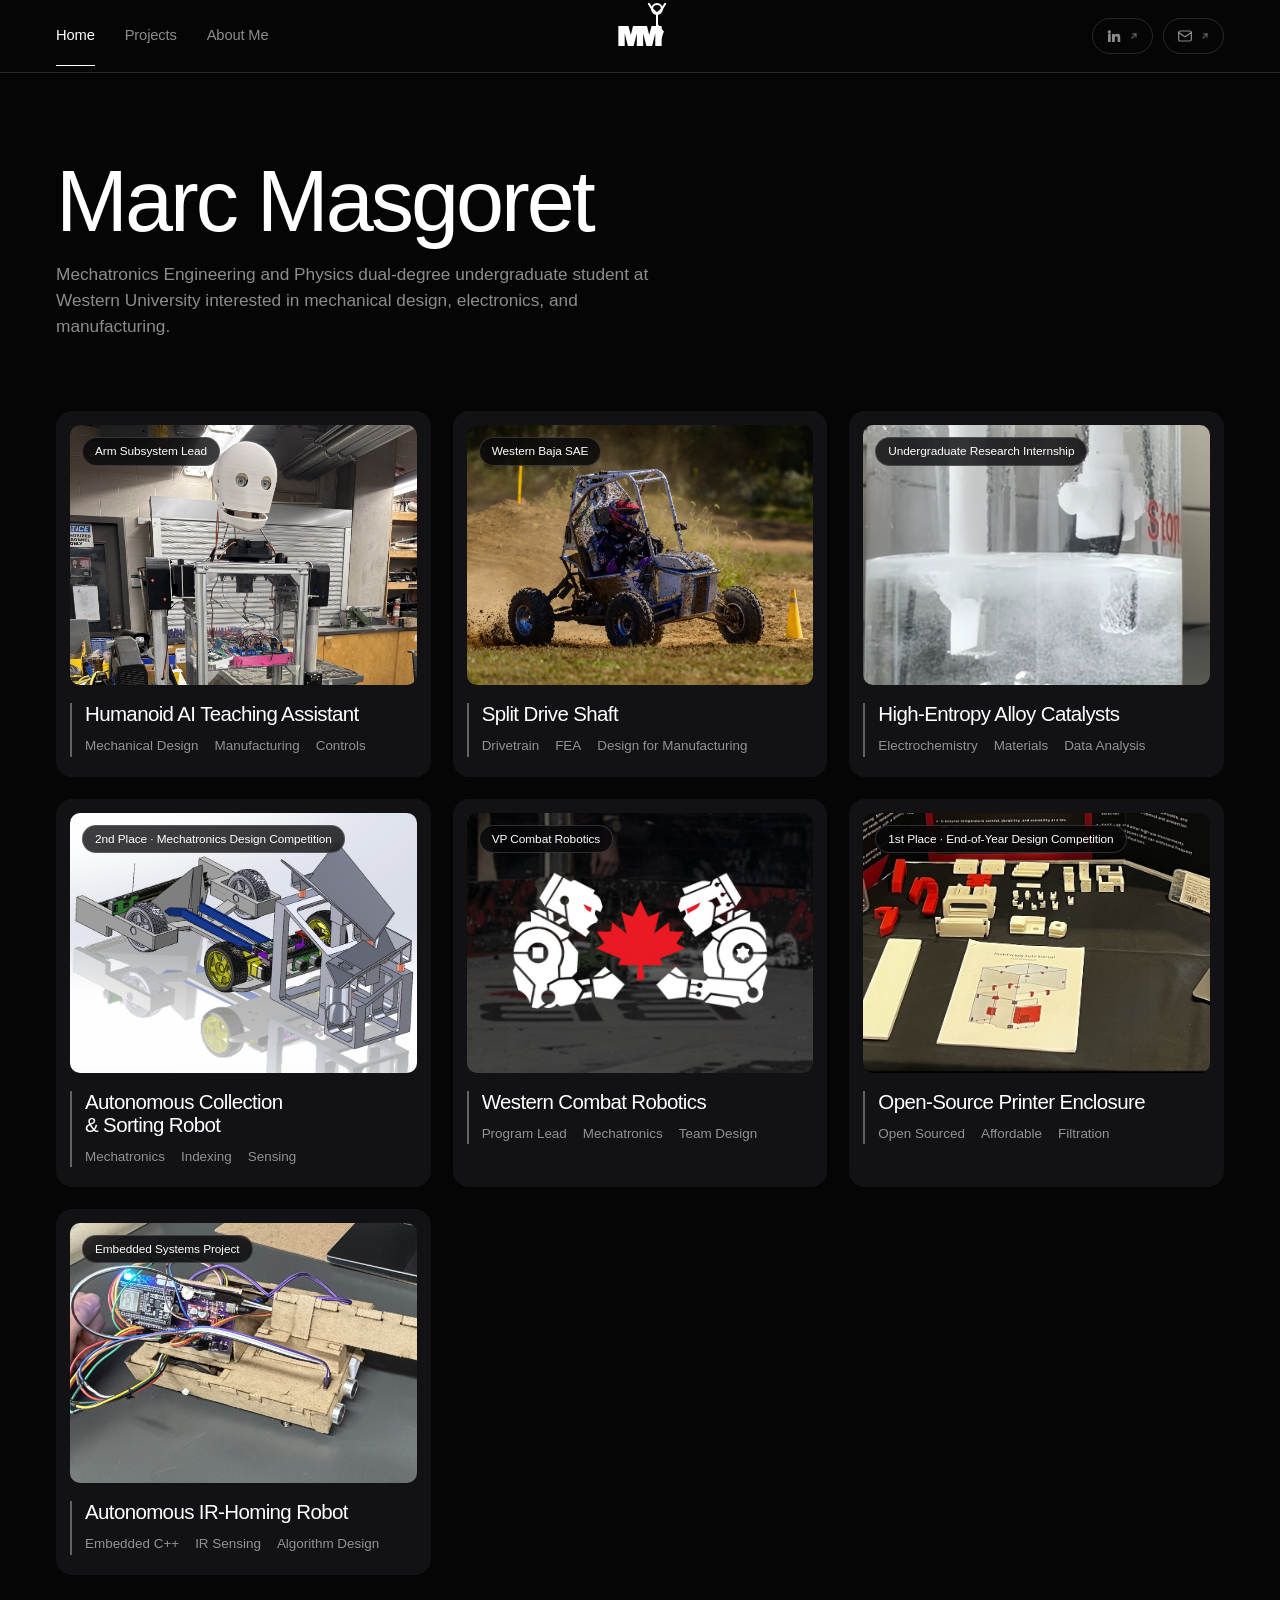
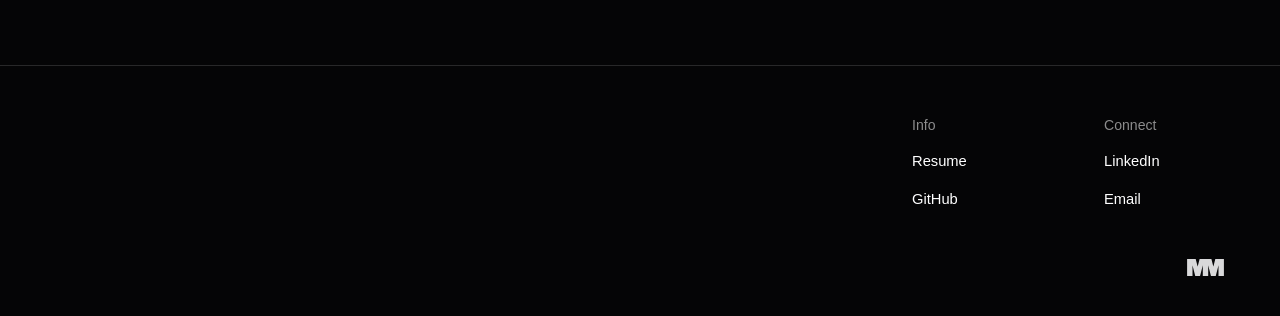
==== commit 0c3e4f1b: "Fix scroll freezes on the projects page The previous warm-up switched the lazy embeds to eager on st" ====
--- a/index.html
+++ b/index.html
@@ -164,7 +164,7 @@
   <!-- Home only: the stick figure that chases the pointer. -->
   <canvas id="cursor-buddy" aria-hidden="true"></canvas>
 
-  <script src="assets/js/main.js?v=25"></script>
+  <script src="assets/js/main.js?v=26"></script>
   <script src="assets/js/buddy.js?v=18"></script>
 </body>
 </html>
